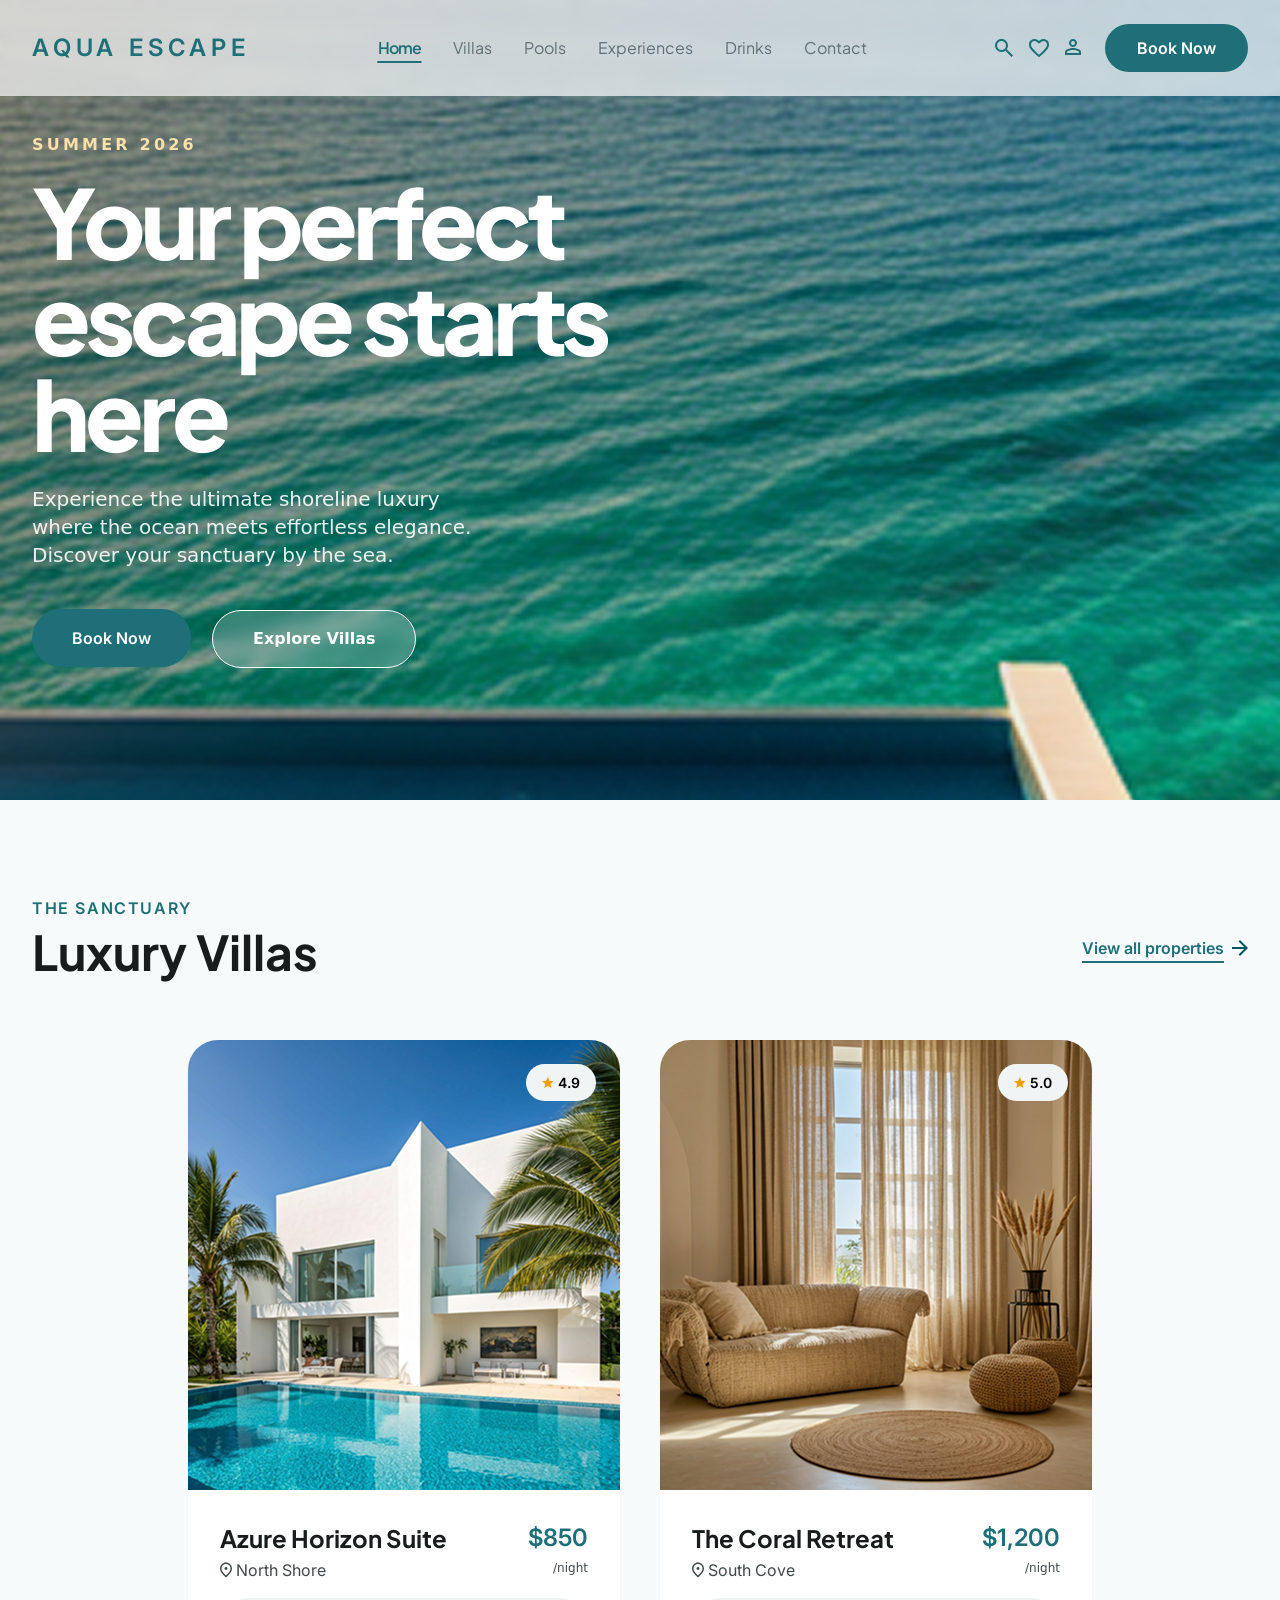
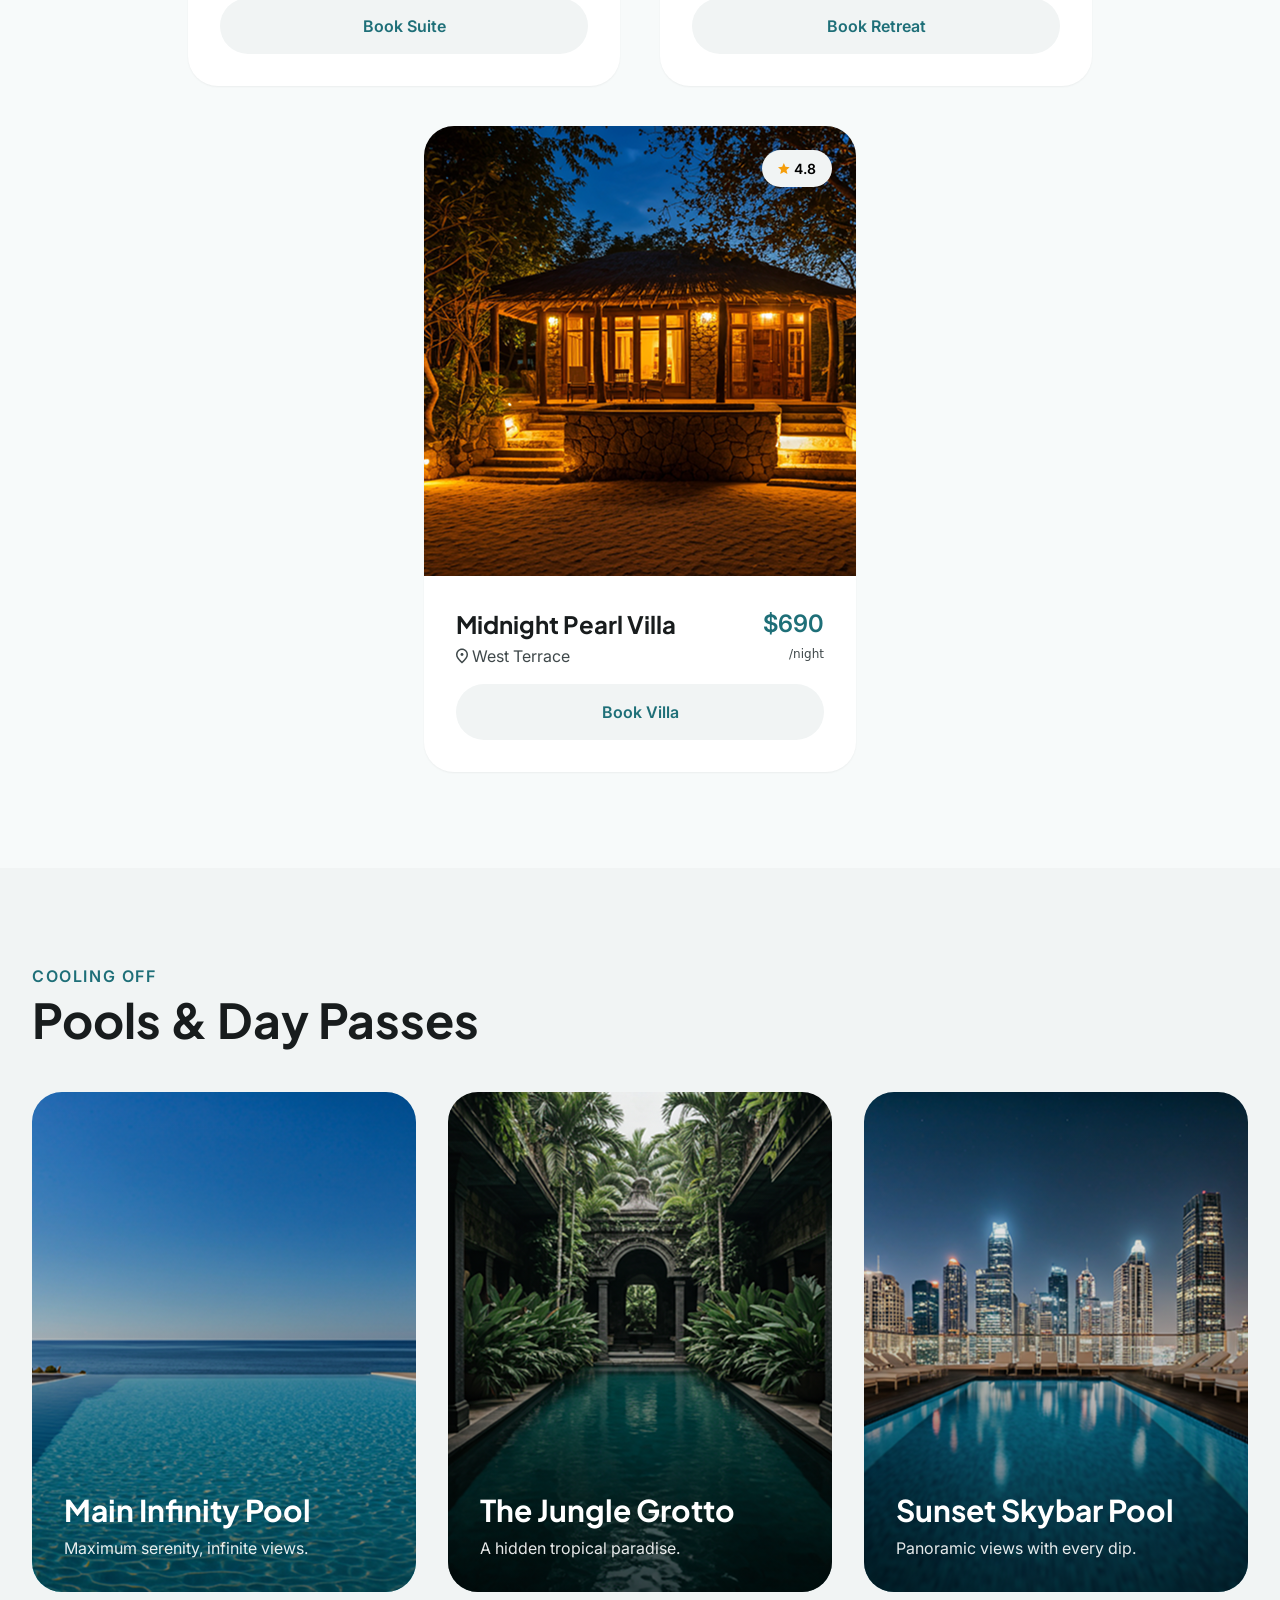
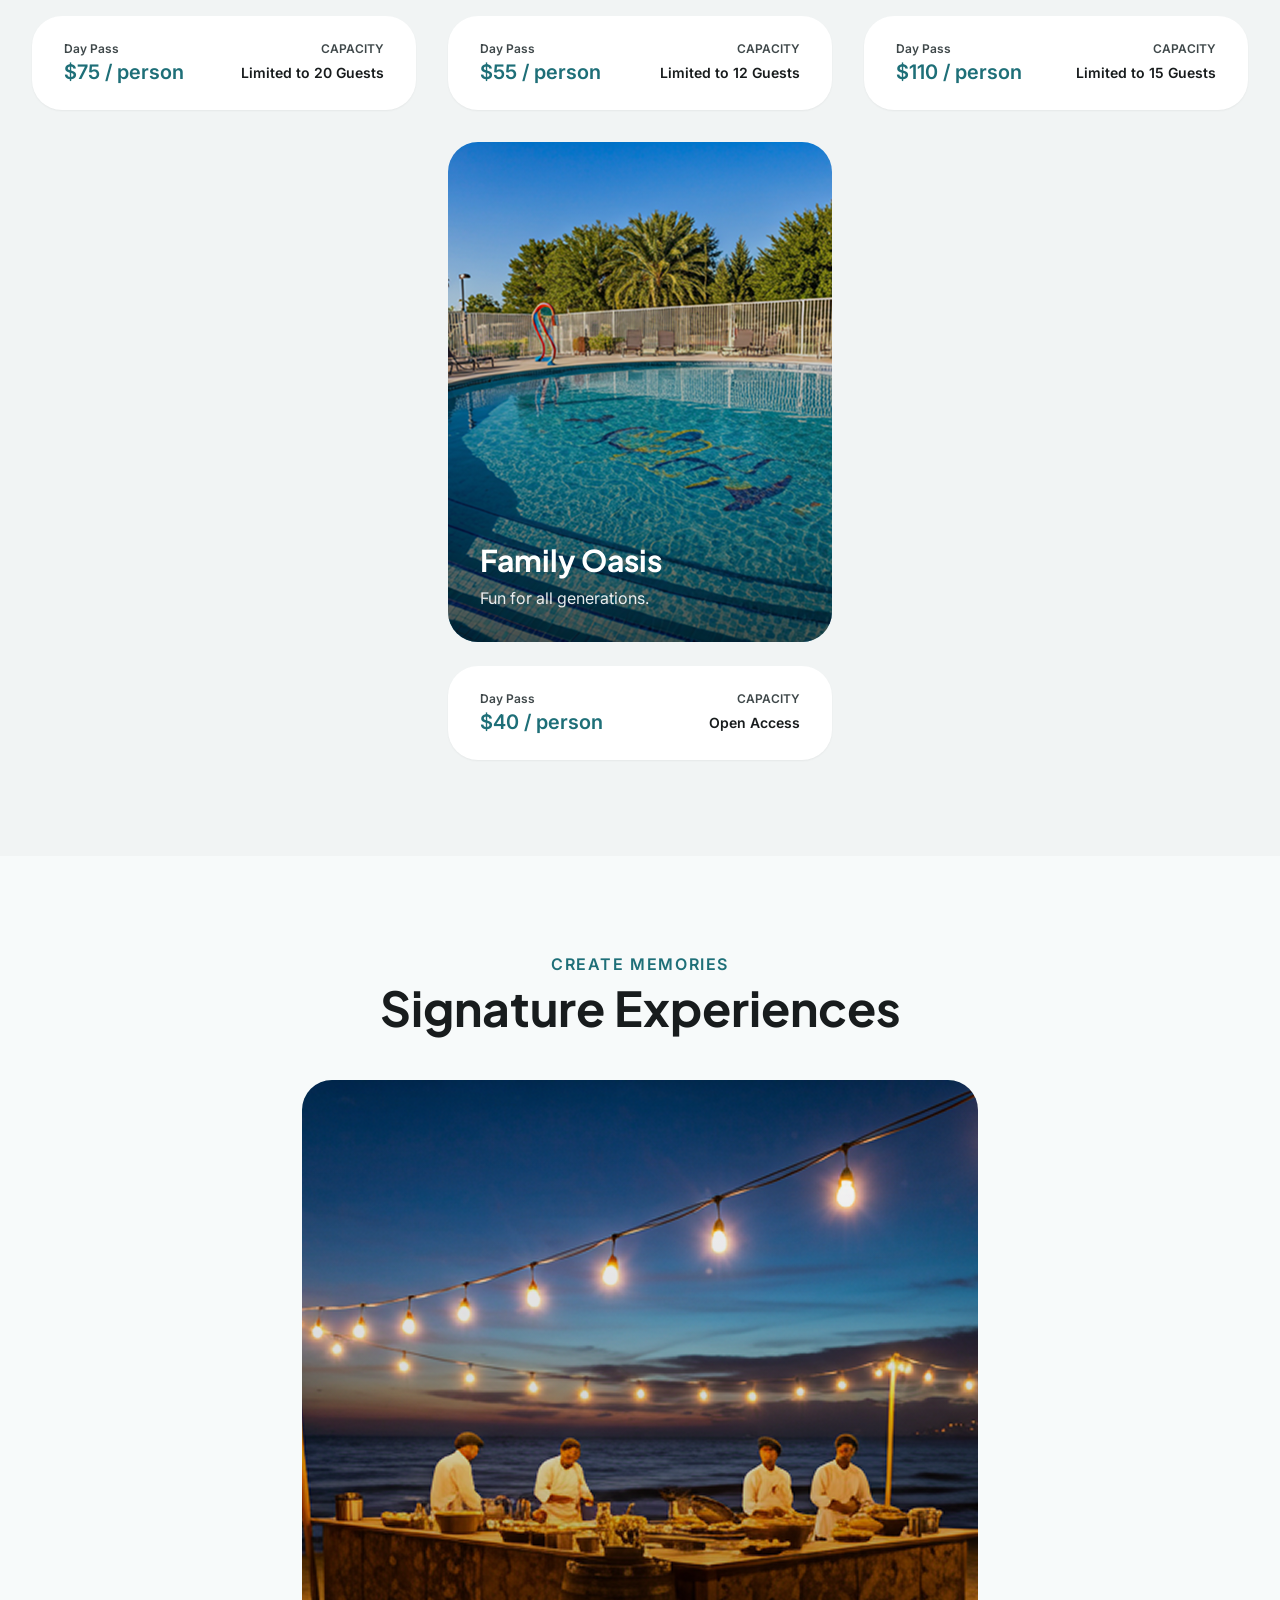
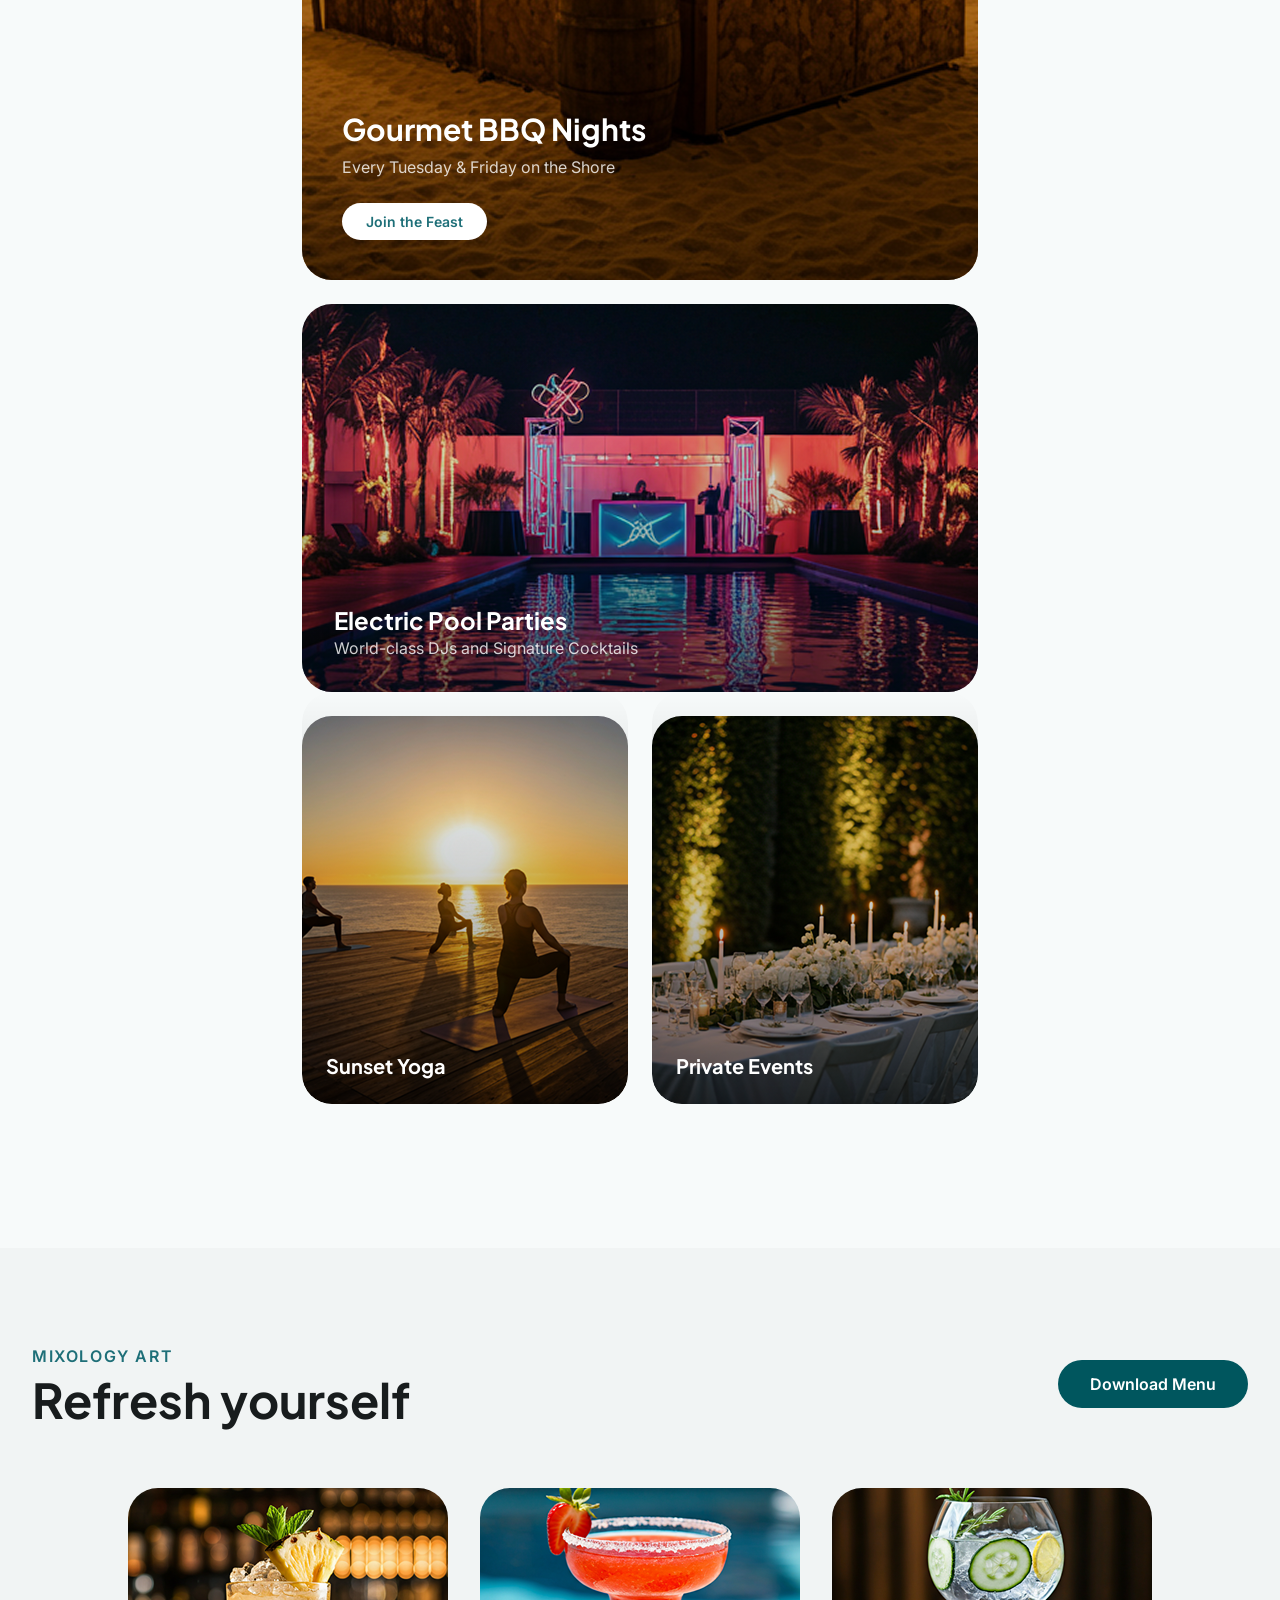
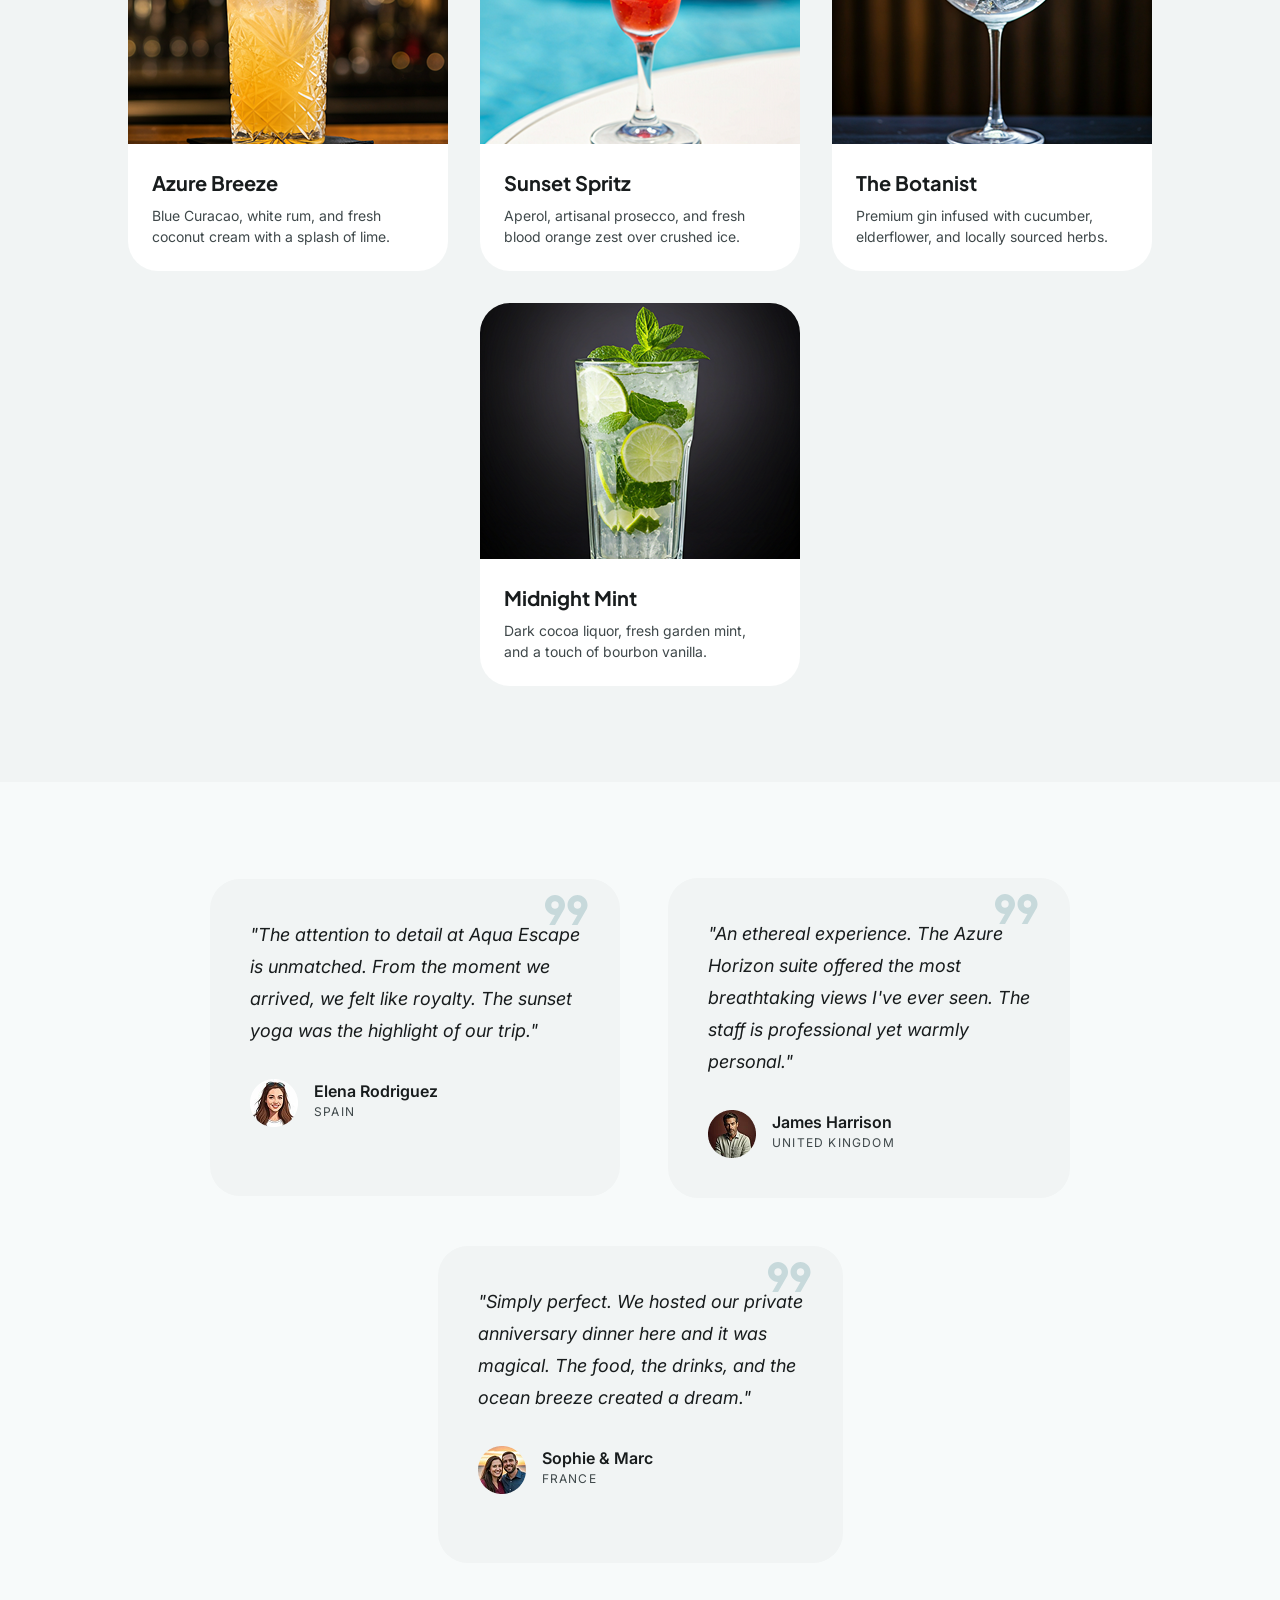
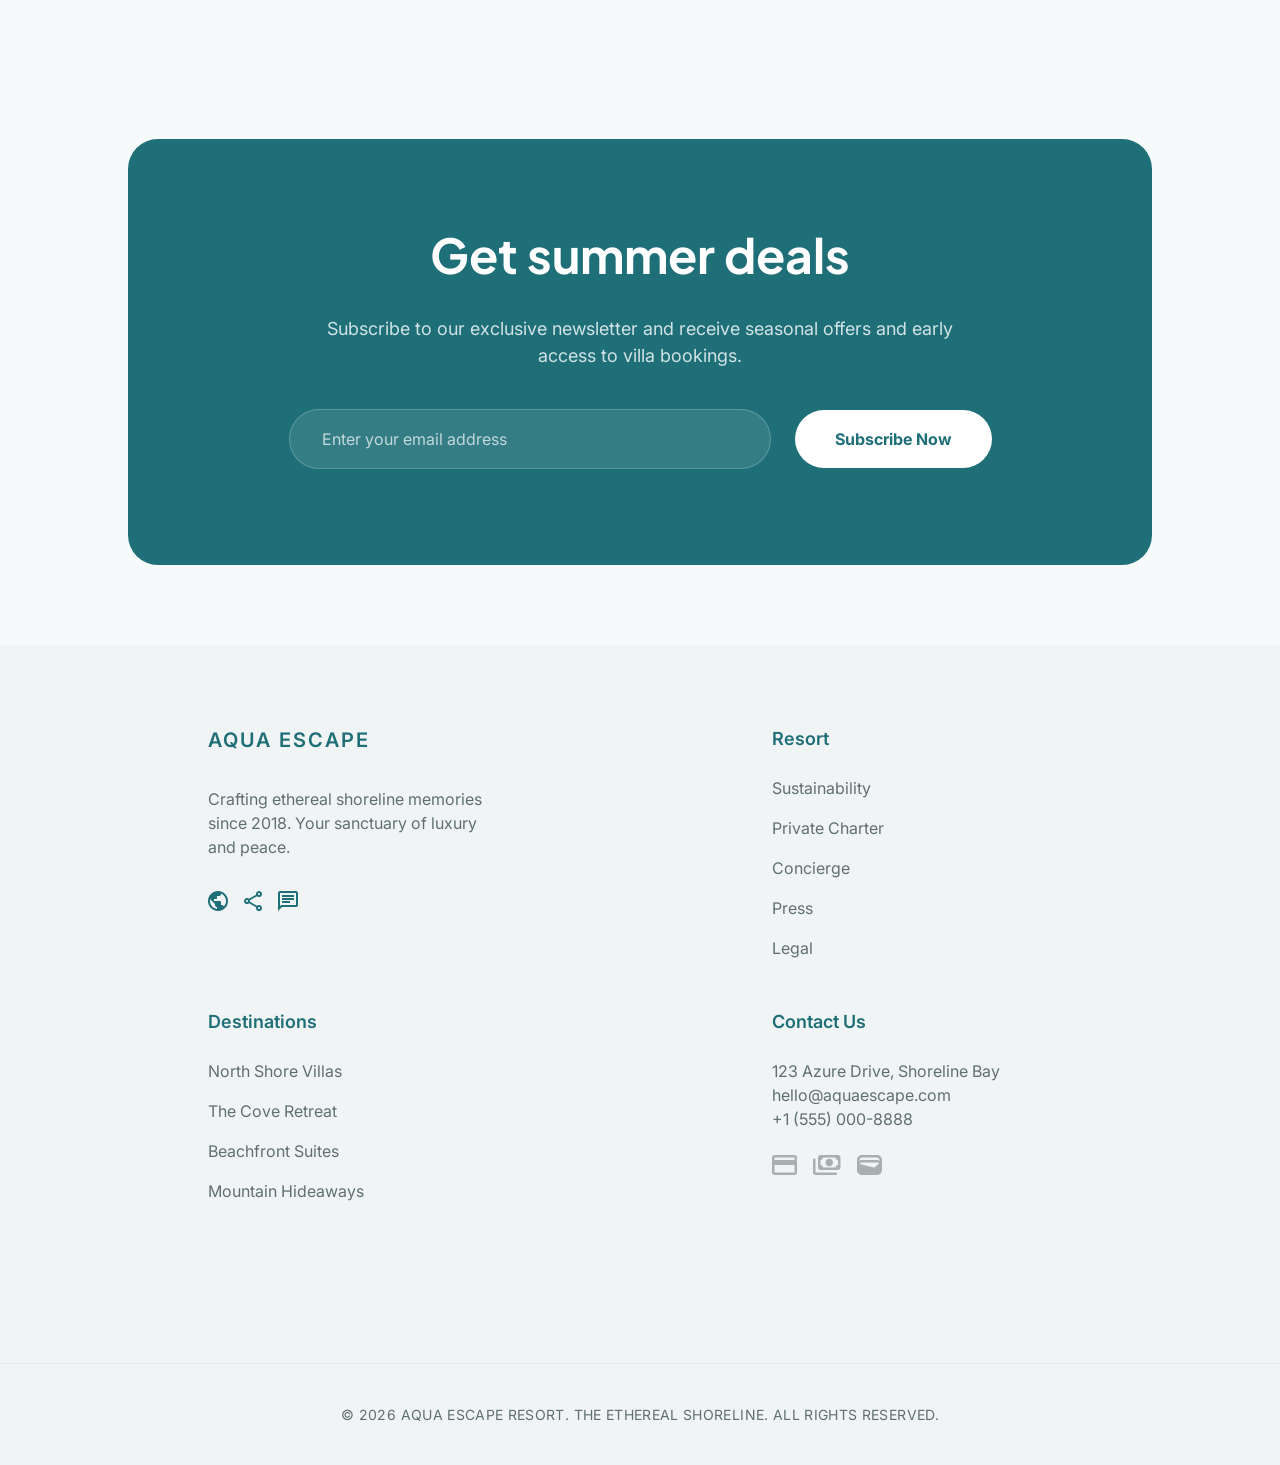
==== index.html @ 6f276db1 "create favorites page + adjust heart icon href lenk for each page" ====
<!doctype html>
<html lang="en">
  <head>
    <meta charset="UTF-8" />
    <meta name="viewport" content="width=device-width, initial-scale=1.0" />
    <title>Summer Nap - Home Page</title>
    <link rel="preconnect" href="https://fonts.googleapis.com" />
    <link rel="preconnect" href="https://fonts.gstatic.com" crossorigin />
    <link
      href="https://fonts.googleapis.com/css2?family=Inter:ital,opsz,wght@0,14..32,100..900;1,14..32,100..900&family=Plus+Jakarta+Sans:ital,wght@0,200..800;1,200..800&display=swap"
      rel="stylesheet"
    />
    <link href="./assets/css/output.css" rel="stylesheet" />
  </head>
  <body class="bg-[#F7FAFA]">

    <!-- Header -->
    <header class="bg-white/70 fixed w-full z-10 backdrop-blur-sm">
      <div
        class="container mx-auto flex items-center justify-between py-6 px-8"
      >
        <div class="lg:hidden cursor-pointer flex">
          <img
            src="./assets/img/header/menu.svg"
            alt="Menu"
          />
        </div>
        <!-- Left Side -->
        <h3
          class="text-Primary text-[24px] font-Primary font-semibold tracking-[1px] sm:tracking-[4.8px]"
        >
          <a href="./index.html">AQUA ESCAPE</a>
        </h3>

        <!-- Middle Side -->
        <ul class="space-x-4 hidden lg:flex xl:space-x-8">
          <li
            class="text-[16px] text-Primary font-Secondary underline decoration-2 
            underline-offset-7 font-semibold tracking-tighter"
          >
            <a href="./index.html">Home</a>
          </li>
          <li class="text-[16px] text-[#5F6F73] font-Secondary">
            <a href="./villas.html">Villas</a>
          </li>
          <li class="text-[16px] text-[#5F6F73] font-Secondary">
            <a href="./pools.html">Pools</a>
          </li>
          <li class="text-[16px] text-[#5F6F73] font-Secondary">
            <a href="./experiences.html">Experiences</a>
          </li>
          <li class="text-[16px] text-[#5F6F73] font-Secondary">
            <a href="./drinks.html">Drinks</a>
          </li>
          <li class="text-[16px] text-[#5F6F73] font-Secondary">
            <a href="./contact.html">Contact</a>
          </li>
        </ul>

        <!-- Right Side -->
        <div class="items-center space-x-6  hidden lg:flex">
          <ul class="space-x-4 flex">
            <li>
              <a href="#"
                ><img src="./assets/img/header/search.svg" alt="Search"
              /></a>
            </li>
            <li>
              <a href="./favorites.html"
                ><img src="./assets/img/header/heart.svg" alt="Favorites"
              /></a>
            </li>
            <li>
              <a href="./login.html"
                ><img src="./assets/img/header/person.svg" alt="Login"
              /></a>
            </li>
          </ul>
          <button
            class="text-white bg-Primary py-3 px-5 xl:px-8 text-[16px] font-Primary font-semibold 
            rounded-[30px] cursor-pointer hover:bg-teal-700"
            >
            Book Now
          </button>
        </div>
      </div>
    </header>

    <!-- Hero Section (1) -->
    <section
      class="bg-[url(/assets/img/HomePage/Section1/Home_Hero.png)] bg-cover bg-center w-full h-200 relative bg-fixed"
    >
      <div class="w-full h-full bg-linear-to-r from-black/30 to-transparent">
        <div
          class="px-4 sm:px-8 container mx-auto w-full h-full flex items-center justify-start"
        >
          <div class="w-2xl">
            <h6
              class="text-[#FDDFA8] text-[16px] font-semibold tracking-[3.2px]"
            >
              SUMMER 2026
            </h6>
            <h1
              class="text-5xl/14 sm:text-8xl/24 text-white font-extrabold font-Secondary tracking-tighter pt-4"
            >
              Your perfect escape starts here
            </h1>
            <p class="w-fit sm:w-md text-xl/7 text-white opacity-90 pt-6">
              Experience the ultimate shoreline luxury where the ocean meets
              effortless elegance. Discover your sanctuary by the sea.
            </p>
            <button
              class="text-white bg-Primary px-5 py-4.25 sm:px-10 text-[16px] font-Primary font-semibold rounded-[30px] cursor-pointer hover:bg-teal-700 mt-10 mr-2 sm:mr-4"
            >
              Book Now
            </button>
            <button
              class="text-white bg-white/20 border border-white px-5 py-4 sm:px-10 text-[16px] font-semibold rounded-[30px] cursor-pointer hover:bg-teal-700 mt-3 sm:mt-10 backdrop-blur-sm"
            >
              Explore Villas
            </button>
          </div>
        </div>
      </div>
    </section>

    <!-- Luxury Villas Section (2) -->
    <section class="mt-24 container mx-auto flex items-center justify-start">
      <div class="w-full px-4 sm:px-8">
        <!-- Title Of The Section -->
        <h3
          class="text-[16px] text-Primary font-Primary font-semibold tracking-[1.6px]"
        >
          THE SANCTUARY
        </h3>
        <div class="flex items-center justify-between w-full flex-wrap gap-4">
          <h1 class="text-4xl sm:text-5xl text-[#181C1D] font-bold font-Secondary pt-2">
            Luxury Villas
          </h1>
          <div
            class="flex underline decoration-2 decoration-Primary underline-offset-7 items-center space-x-2 cursor-pointer"
          >
            <h3 class="text-Primary font-Primary font-semibold">
              View all properties
            </h3>
            <img
              src="./assets/img/HomePage/Section2/arrow-right.svg"
              alt="arrow-right"
            />
          </div>
        </div>

        <!-- Cards Section -->
        <div
          class="mt-16 mb-24 flex items-center justify-center 2xl:justify-between w-full flex-wrap gap-10"
        >
          <!-- Card 1  -->
          <div
            class="flex-col items-center bg-white rounded-[30px] shadow-xs relative"
          >
            <div
              class="flex items-center justify-center absolute top-6 right-6 bg-[#F1F4F4] py-2 px-4 rounded-full"
            >
              <img
                src="assets/img/HomePage/Section2/star.svg"
                alt="label"
                class="inline-block mr-1"
              />
              <span class="text-[14px] font-Primary font-semibold">4.9</span>
            </div>
            <img
              class="w-full h-auto rounded-t-[30px]"
              src="./assets/img/HomePage/Section2/Home_LuxuryVillas_1.png"
              alt="Villa1"
            />
            <div class="flex-col items-center py-8 px-8">
              <div class="flex items-center justify-between">
                <h2 class="text-lg sm:text-2xl text-[#181C1D] font-bold font-Secondary">
                  Azure Horizon Suite
                </h2>
                <span class="text-2xl text-Primary font-semibold font-Primary"
                  >$850</span
                >
              </div>
              <div class="flex items-center justify-between">
                <div class="flex mt-1">
                  <img
                    src="./assets/img/HomePage/Section2/location.svg"
                    alt="location"
                  />
                  <span class="text-[#3F484A] font-Primary pl-1"
                    >North Shore</span
                  >
                </div>
                <span class="text-[#3F484A] text-[12px]">/night</span>
              </div>
              <button
                class="text-Primary bg-[#F1F4F4] py-4 text-[16px] font-Primary font-semibold rounded-[30px] cursor-pointer hover:bg-Primary hover:text-white w-full mt-4"
              >
                Book Suite
              </button>
            </div>
          </div>

          <!-- Card 2  -->
          <div
            class="flex-col items-center bg-white rounded-[30px] shadow-xs relative"
          >
            <div
              class="flex items-center justify-center absolute top-6 right-6 bg-[#F1F4F4] py-2 px-4 rounded-full"
            >
              <img
                src="assets/img/HomePage/Section2/star.svg"
                alt="label"
                class="inline-block mr-1"
              />
              <span class="text-[14px] font-Primary font-semibold">5.0</span>
            </div>
            <img
              class="w-full h-auto rounded-t-[30px]"
              src="./assets/img/HomePage/Section2/Home_LuxuryVillas_2.png"
              alt="Villa1"
            />
            <div class="flex-col items-center py-8 px-8">
              <div class="flex items-center justify-between">
                <h2 class="text-lg sm:text-2xl text-[#181C1D] font-bold font-Secondary">
                  The Coral Retreat
                </h2>
                <span class="text-2xl text-Primary font-semibold font-Primary"
                  >$1,200</span
                >
              </div>
              <div class="flex items-center justify-between">
                <div class="flex mt-1">
                  <img
                    src="./assets/img/HomePage/Section2/location.svg"
                    alt="location"
                  />
                  <span class="text-[#3F484A] font-Primary pl-1"
                    >South Cove</span
                  >
                </div>
                <span class="text-[#3F484A] text-[12px]">/night</span>
              </div>
              <button
                class="text-Primary bg-[#F1F4F4] py-4 text-[16px] font-Primary font-semibold rounded-[30px] cursor-pointer hover:bg-Primary hover:text-white w-full mt-4"
              >
                Book Retreat
              </button>
            </div>
          </div>

          <!-- Card 3 -->
          <div
            class="flex-col items-center bg-white rounded-[30px] shadow-xs relative"
          >
            <div
              class="flex items-center justify-center absolute top-6 right-6 bg-[#F1F4F4] py-2 px-4 rounded-full"
            >
              <img
                src="assets/img/HomePage/Section2/star.svg"
                alt="label"
                class="inline-block mr-1"
              />
              <span class="text-[14px] font-Primary font-semibold">4.8</span>
            </div>
            <img
              class="w-full h-auto rounded-t-[30px]"
              src="./assets/img/HomePage/Section2/Home_LuxuryVillas_3.png"
              alt="Villa1"
            />
            <div class="flex-col items-center py-8 px-8">
              <div class="flex items-center justify-between">
                <h2 class="text-lg sm:text-2xl text-[#181C1D] font-bold font-Secondary">
                  Midnight Pearl Villa
                </h2>
                <span class="text-2xl text-Primary font-semibold font-Primary"
                  >$690</span
                >
              </div>
              <div class="flex items-center justify-between">
                <div class="flex mt-1">
                  <img
                    src="./assets/img/HomePage/Section2/location.svg"
                    alt="location"
                  />
                  <span class="text-[#3F484A] font-Primary pl-1"
                    >West Terrace</span
                  >
                </div>
                <span class="text-[#3F484A] text-[12px]">/night</span>
              </div>
              <button
                class="text-Primary bg-[#F1F4F4] py-4 text-[16px] font-Primary font-semibold rounded-[30px] cursor-pointer hover:bg-Primary hover:text-white w-full mt-4"
              >
                Book Villa
              </button>
            </div>
          </div>
        </div>
      </div>
    </section>

    <!-- Pools & Day Passes Section (3) -->
    <section class="py-24 bg-[#F1F4F4]">
      <!-- Title Of The Section -->
      <div
        class="w-full px-4 sm:px-8 container mx-auto flex-col items-center justify-start"
      >
        <h3
          class="font-Primary font-semibold text-Primary text-[16px] tracking-[1.6px]"
        >
          COOLING OFF
        </h3>
        <h1 class="font-Secondary font-bold text-4xl sm:text-5xl text-[#181C1D] pt-2">
          Pools & Day Passes
        </h1>
      </div>

      <!-- Cards Section -->
      <div class="flex flex-wrap gap-8 items-center justify-center px-4 sm:px-8 pt-12">
        <!-- Card 1 -->
        <div class="flex-col items-center justify-center">
          <div class="relative w-full overflow-hidden rounded-[30px]">
            <img
              src="./assets/img/HomePage/Section3/Home_Pools_1.png"
              alt="Main Infinity Pool"
              class="h-full w-full object-cover"
            />
            <div
              class="absolute inset-0 bg-linear-to-t from-black/60 via-black/20 to-transparent"
            ></div>
            <div class="absolute bottom-0 left-0 w-full p-4 sm:p-8 pb-10">
              <h2 class="font-Secondary text-3xl font-bold text-white">
                Main Infinity Pool
              </h2>
              <p class="font-Primary pt-2 text-[16px] text-white/90">
                Maximum serenity, infinite views.
              </p>
            </div>
          </div>
          <div class="w-full mt-6 py-6 px-3 sm:px-8 bg-white rounded-[30px] shadow-xs">
            <div class="w-full flex items-center justify-between">
              <span
                class="font-Primary font-semibold text-[12px] text-[#3F484A]"
              >
                Day Pass
              </span>
              <span
                class="font-Primary font-semibold text-[12px] text-[#3F484A]"
              >
                CAPACITY
              </span>
            </div>
            <div class="flex items-center justify-between">
              <h3 class="font-Primary font-semibold text-sm sm:text-xl text-Primary">
                $75 / person
              </h3>
              <h3 class="font-Primary font-semibold text-[12px] sm:text-[14px] text-[#181C1D]">
                Limited to 20 Guests
              </h3>
            </div>
          </div>
        </div>

        <!-- Card 2 -->
        <div class="flex-col items-center justify-center">
          <div class="relative w-full overflow-hidden rounded-[30px]">
            <img
              src="./assets/img/HomePage/Section3/Home_Pools_2.png"
              alt="Main Infinity Pool"
              class="h-full w-full object-cover"
            />
            <div
              class="absolute inset-0 bg-linear-to-t from-black/60 via-black/20 to-transparent"
            ></div>
            <div class="absolute bottom-0 left-0 w-full p-4 sm:p-8 pb-10">
              <h2 class="font-Secondary text-3xl font-bold text-white">
                The Jungle Grotto
              </h2>
              <p class="font-Primary pt-2 text-[16px] text-white/90">
                A hidden tropical paradise.
              </p>
            </div>
          </div>
          <div class="w-full mt-6 py-6 px-3 sm:px-8 bg-white rounded-[30px] shadow-xs">
            <div class="w-full flex items-center justify-between">
              <span
                class="font-Primary font-semibold text-[12px] text-[#3F484A]"
              >
                Day Pass
              </span>
              <span
                class="font-Primary font-semibold text-[12px] text-[#3F484A]"
              >
                CAPACITY
              </span>
            </div>
            <div class="flex items-center justify-between">
              <h3 class="font-Primary font-semibold text-sm sm:text-xl text-Primary">
                $55 / person
              </h3>
              <h3 class="font-Primary font-semibold text-[12px] sm:text-[14px] text-[#181C1D]">
                Limited to 12 Guests
              </h3>
            </div>
          </div>
        </div>

        <!-- Card 3 -->
        <div class="flex-col items-center justify-center">
          <div class="relative w-full overflow-hidden rounded-[30px]">
            <img
              src="./assets/img/HomePage/Section3/Home_Pools_3.png"
              alt="Main Infinity Pool"
              class="h-full w-full object-cover"
            />
            <div
              class="absolute inset-0 bg-linear-to-t from-black/60 via-black/20 to-transparent"
            ></div>
            <div class="absolute bottom-0 left-0 w-full p-4 sm:p-8 pb-10">
              <h2 class="font-Secondary text-3xl font-bold text-white">
                Sunset Skybar Pool
              </h2>
              <p class="font-Primary pt-2 text-[16px] text-white/90">
                Panoramic views with every dip.
              </p>
            </div>
          </div>
          <div class="w-full mt-6 py-6 px-3 sm:px-8 bg-white rounded-[30px] shadow-xs">
            <div class="w-full flex items-center justify-between">
              <span
                class="font-Primary font-semibold text-[12px] text-[#3F484A]"
              >
                Day Pass
              </span>
              <span
                class="font-Primary font-semibold text-[12px] text-[#3F484A]"
              >
                CAPACITY
              </span>
            </div>
            <div class="flex items-center justify-between">
              <h3 class="font-Primary font-semibold text-sm sm:text-xl text-Primary">
                $110 / person
              </h3>
              <h3 class="font-Primary font-semibold text-[12px] sm:text-[14px] text-[#181C1D]">
                Limited to 15 Guests
              </h3>
            </div>
          </div>
        </div>

        <!-- Card 4 -->
        <div class="flex-col items-center justify-center">
          <div class="relative w-full overflow-hidden rounded-[30px]">
            <img
              src="./assets/img/HomePage/Section3/Home_Pools_4.png"
              alt="Main Infinity Pool"
              class="h-full w-full object-cover"
            />
            <div
              class="absolute inset-0 bg-linear-to-t from-black/60 via-black/20 to-transparent"
            ></div>
            <div class="absolute bottom-0 left-0 w-full p-4 sm:p-8 pb-10">
              <h2 class="font-Secondary text-3xl font-bold text-white">
                Family Oasis
              </h2>
              <p class="font-Primary pt-2 text-[16px] text-white/90">
                Fun for all generations.
              </p>
            </div>
          </div>
          <div class="w-full mt-6 py-6 px-3 sm:px-8 bg-white rounded-[30px] shadow-xs">
            <div class="w-full flex items-center justify-between">
              <span
                class="font-Primary font-semibold text-[12px] text-[#3F484A]"
              >
                Day Pass
              </span>
              <span
                class="font-Primary font-semibold text-[12px] text-[#3F484A]"
              >
                CAPACITY
              </span>
            </div>
            <div class="flex items-center justify-between">
              <h3 class="font-Primary font-semibold text-sm sm:text-xl text-Primary">
                $40 / person
              </h3>
              <h3 class="font-Primary font-semibold text-[12px] sm:text-[14px] text-[#181C1D]">
                Open Access
              </h3>
            </div>
          </div>
        </div>
      </div>
    </section>

    <!-- Signature Experiences Section (4) -->
    <section class="mt-24 pb-24 w-full">
      <!-- Title Of The Section -->
      <div class="px-4 sm:px-8 pb-12 flex flex-col items-start sm:items-center justify-start sm:justify-center">
        <h2
          class="font-Primary font-semibold text-Primary text-[16px] tracking-[1.6px] mb-2"
        >
          CREATE MEMORIES
        </h2>
        <h1 class="font-Secondary font-bold text-[#181C1D] text-4xl sm:text-5xl">
          Signature Experiences
        </h1>
      </div>

      <!-- Cards Section -->
      <div class="container w-full mx-auto px-4 sm:px-8">
        <div class="flex flex-wrap gap-6 items-center justify-center">
          <div class="relative overflow-hidden rounded-[30px]">
            <img
              src="assets/img/HomePage/Section4/Home_Signature_1.png"
              alt="Experience 1"
              class="object-cover"
            />
            <div
              class="absolute inset-0 bg-linear-to-t from-black/60 via-black/20 to-transparent"
            ></div>
            <div class="absolute left-0 bottom-0 pl-4 sm:pl-10 pb-10">
              <h3 class="text-white text-3xl font-Secondary font-bold pb-2">
                Gourmet BBQ Nights
              </h3>
              <p class="text-white/80 text-[16px] font-Primary">
                Every Tuesday & Friday on the Shore
              </p>
              <button
                class="text-Primary text-[14px] font-Primary font-semibold bg-white py-2 px-6 rounded-[30px] mt-6 cursor-pointer hover:bg-Primary hover:text-white"
              >
                Join the Feast
              </button>
            </div>
          </div>

          <div class="flex-col items-center justify-center">
            <div class="relative overflow-hidden rounded-[30px]">
              <img
                src="assets/img/HomePage/Section4/Home_Signature_2.png"
                alt="Experience 2"
                class="object-cover"
              />
              <div
                class="absolute inset-0 bg-linear-to-t from-black/60 via-black/20 to-transparent"
              ></div>
              <div class="absolute left-0 bottom-0 pl-4 sm:pl-8 pb-8">
                <h3 class="text-white text-2xl font-Secondary font-bold">
                  Electric Pool Parties
                </h3>
                <p class="text-white/80 text-[16px] font-Primary">
                  World-class DJs and Signature Cocktails
                </p>
              </div>
            </div>
            <div class="flex items-center justify-center gap-6">
              <div class="relative overflow-hidden rounded-[30px]">
                <img
                  src="assets/img/HomePage/Section4/Home_Signature_3.png"
                  alt="Experience 3"
                  class="rounded-[30px] mt-6 object-cover"
                />
                <div
                  class="absolute inset-0 bg-linear-to-t from-black/60 via-black/20 to-transparent rounded-[30px]"
                ></div>
                <div class="absolute left-0 bottom-0 pl-4 sm:pl-6 pb-6">
                  <h3 class="text-white text-xl font-Secondary font-bold">
                    Sunset Yoga
                  </h3>
                </div>
              </div>
              <div class="relative overflow-hidden rounded-[30px]">
                <img
                  src="assets/img/HomePage/Section4/Home_Signature_4.png"
                  alt="Experience 4"
                  class="rounded-[30px] mt-6 object-cover"
                />
                <div
                  class="absolute inset-0 bg-linear-to-t from-black/60 via-black/20 to-transparent rounded-[30px]"
                ></div>
                <div class="absolute left-0 bottom-0 pl-4 sm:pl-6 pb-6">
                  <h3 class="text-white text-xl font-Secondary font-bold">
                    Private Events
                  </h3>
                </div>
              </div>
            </div>
          </div>
        </div>
      </div>
    </section>
    
    <!-- Refresh yourself Section (5) -->
    <section class="mt-12 py-24 w-full bg-[#F1F4F4]">
    <!-- Title Of The Section -->
    <div class="w-full px-4 sm:px-8 container mx-auto flex items-center justify-between flex-wrap gap-6">
      <div
        class="flex-col items-center justify-start"
      >
        <h3
          class="font-Primary font-semibold text-Primary text-[16px] tracking-[1.6px]"
        >
          MIXOLOGY ART
        </h3>
        <h1 class="font-Secondary font-bold text-4xl sm:text-5xl text-[#181C1D] pt-2">
          Refresh yourself
        </h1>
      </div>
      <button class="text-white bg-[#00565E] px-5 py-3 sm:px-8 text-[16px] font-Primary font-semibold rounded-[30px] cursor-pointer hover:bg-teal-700">
        Download Menu
      </button>
    </div>

    <!-- Cards Section -->
    <div class="w-full px-4 sm:px-8 container md:mx-auto flex items-center justify-center 2xl:justify-between mt-16 flex-wrap gap-8">
      <!-- Card 1 -->
      <div class="flex-col items-center justify-start">
        <img src="assets/img/HomePage/Section5/Home_Refresh_1.png" alt="Drinks" class="h-auto object-cover rounded-t-[30px]"/>
        <div class="flex-col items-start justify-start bg-white rounded-b-[30px] px-6 py-6">
          <h2 class="font-Secondary font-bold text-[20px] text-[#181C1D] ">
            Azure Breeze
          </h2>
          <p class="font-Primary text-[#3F484A] text-[14px] mt-[6.87px] flex">
            Blue Curacao, white rum, and fresh <br>
            coconut cream with a splash of lime.
          </p>
        </div>
      </div>

      <!-- Card 2 -->
      <div class="flex-col items-center justify-start">
        <img src="assets/img/HomePage/Section5/Home_Refresh_2.png" alt="Drinks" class="h-auto object-cover rounded-t-[30px]"/>
        <div class="flex-col items-start justify-start bg-white rounded-b-[30px] px-6 py-6">
          <h2 class="font-Secondary font-bold text-[20px] text-[#181C1D] ">
            Sunset Spritz
          </h2>
          <p class="font-Primary text-[#3F484A] text-[14px] mt-[6.87px] flex">
            Aperol, artisanal prosecco, and fresh <br>
            blood orange zest over crushed ice.
          </p>
        </div>
      </div>

      <!-- Card 3 -->
      <div class="flex-col items-center justify-start">
        <img src="assets/img/HomePage/Section5/Home_Refresh_3.png" alt="Drinks" class="h-auto object-cover rounded-t-[30px]"/>
        <div class="flex-col items-start justify-start bg-white rounded-b-[30px] px-6 py-6">
          <h2 class="font-Secondary font-bold text-[20px] text-[#181C1D] ">
            The Botanist
          </h2>
          <p class="font-Primary text-[#3F484A] text-[14px] mt-[6.87px] flex">
            Premium gin infused with cucumber, <br>
            elderflower, and locally sourced herbs. 
          </p>
        </div>
      </div>

      <!-- Card 4 -->
      <div class="flex-col items-center justify-start">
        <img src="assets/img/HomePage/Section5/Home_Refresh_4.png" alt="Drinks" class="h-auto object-cover rounded-t-[30px]"/>
        <div class="flex-col items-start justify-start bg-white rounded-b-[30px] px-6 py-6">
          <h2 class="font-Secondary font-bold text-[20px] text-[#181C1D] ">
            Midnight Mint
          </h2>
          <p class="font-Primary text-[#3F484A] text-[14px] mt-[6.87px] flex">
            Dark cocoa liquor, fresh garden mint, <br>
            and a touch of bourbon vanilla.
          </p>
        </div>
      </div>

    </div>
    </section>

    <!-- Comments Section (6) -->
    <section class="mt-24 pb-24 w-full">
      <!-- Comments Cards -->
      <div class="w-full container mx-auto flex items-center justify-center 2xl:justify-between flex-wrap gap-12 px-4 sm:px-8">
        <!-- Card 1 -->
        <div class="bg-[#F1F4F4] flex-col items-center justify-start rounded-[30px] px-4 sm:px-10 pt-10 relative">
          <img src="assets/img/HomePage/Section6/comma.svg" alt="quote" class="absolute right-8 top-4"/>
          <div class="w-full">
            <p class="pb-8 text-[#181C1D] text-[18px]/8 italic font-Primary">"The attention to detail at Aqua Escape <br>
                is unmatched. From the moment we <br>
                arrived, we felt like royalty. The sunset <br>
                yoga was the highlight of our trip."
            </p>
          </div>
          <div class="w-full flex items-center justify-start pb-[69.25px]">
            <img src="assets/img/HomePage/Section6/Home_Comments_1.png" alt="quote" class="pr-4"/>
            <div>
              <h3 class="text-[#181C1D] text-[16px]/4 font-Primary font-semibold">Elena Rodriguez</h3>
              <span class="text-[#3F484A] text-[12px] font-Primary tracking-[1.2px]">SPAIN</span>
            </div>
          </div>
        </div>

        <!-- Card 2 -->
        <div class="bg-[#F1F4F4] flex-col items-center justify-start rounded-[30px] px-4 sm:px-10 pt-10 relative">
          <img src="assets/img/HomePage/Section6/comma.svg" alt="quote" class="absolute right-8 top-4"/>
          <div class="w-full">
            <p class="pb-8 text-[#181C1D] text-[18px]/8 italic font-Primary">
                "An ethereal experience. The Azure <br>
                Horizon suite offered the most <br>
                breathtaking views I've ever seen. The <br>
                staff is professional yet warmly <br>
                personal."
            </p>
          </div>
          <div class="w-full flex items-center justify-start pb-10">
            <img src="assets/img/HomePage/Section6/Home_Comments_2.png" alt="quote" class="pr-4"/>
            <div>
              <h3 class="text-[#181C1D] text-[16px]/4 font-Primary font-semibold">James Harrison</h3>
              <span class="text-[#3F484A] text-[12px] font-Primary tracking-[1.2px]">UNITED KINGDOM</span>
            </div>
          </div>
        </div>

        <!-- Card 3 -->
        <div class="bg-[#F1F4F4] flex-col items-center justify-start rounded-[30px] px-4 sm:px-10 pt-10 relative">
          <img src="assets/img/HomePage/Section6/comma.svg" alt="quote" class="absolute right-8 top-4"/>
          <div class="w-full">
            <p class="pb-8 text-[#181C1D] text-[18px]/8 italic font-Primary">
                "Simply perfect. We hosted our private <br>
                anniversary dinner here and it was <br>
                magical. The food, the drinks, and the <br>
                ocean breeze created a dream."
            </p>
          </div>
          <div class="w-full flex items-center justify-start pb-[69.25px]">
            <img src="assets/img/HomePage/Section6/Home_Comments_3.png" alt="quote" class="pr-4"/>
            <div>
              <h3 class="text-[#181C1D] text-[16px]/4 font-Primary font-semibold">Sophie & Marc</h3>
              <span class="text-[#3F484A] text-[12px] font-Primary tracking-[1.2px]">FRANCE</span>
            </div>
          </div>
        </div>
      </div>
    </section>

    <!-- Get summer deals Section (7) -->
    <section class="my-20 w-full">
      <div class="bg-Primary rounded-[30px] sm:mx-[10%] mx-[2%]">
        <div class="2xl:px-96 px-4 pt-20 pb-24 flex-col items-center justify-center text-center w-full">
          <h1 class="mb-6 font-Secondary font-bold text-white sm:text-[48px] text-[35px]">Get summer deals</h1>
          <p class="mb-6 font-Primary font-normal  text-white/80 sm:text-[18px] text-[12px]">
            Subscribe to our exclusive newsletter and receive seasonal offers and early <br>
            access to villa bookings.</p>
          <div class="mt-10 w-full sm:flex items-center justify-center flex-wrap gap-2">
            <input
              type="email"
              placeholder="Enter your email address"
              class="py-4.25 pl-4 md:pl-8 lg:pr-50 pr-[2%] rounded-[30px] bg-white/10 border border-white/20 text-white/70 font-Primary"
            />
            <button
              class="text-Primary text-[16px] font-bold font-Primary bg-white py-4.25 xl:px-10 px-[6%] rounded-[30px] cursor-pointer hover:bg-teal-700 hover:text-white ml-4 sm:mt-0 mt-4"
            >
              Subscribe Now
            </button>
          </div>
        </div>
      </div>
    </section>

    <!-- Footer -->
    <footer class="mt-20 w-full bg-[#F1F4F4]">
      <div class="p-4 xl:p-20  pb-0 xl:mx-[10%] mx-[2%] flex items-start justify-between flex-wrap gap-12">
        <!-- Column 1 -->
         <div class="flex-col items-start w-75">
            <h2 class="font-semibold font-Primary text-Primary text-[20px] tracking-[2px] mb-8">AQUA ESCAPE</h2>
            <p class="text-[#5F6F73] text-[16px]/6 font-Primary mb-8">Crafting ethereal shoreline memories <br>
              since 2018. Your sanctuary of luxury <br>
              and peace.</p>
            <div class="flex items-center">
              <img src="assets/img/footer/earth.svg" alt="earth" class="mr-4"/>
              <img src="assets/img/footer/social.svg" alt="social" class="mr-4"/>
              <img src="assets/img/footer/message.svg" alt="message"/>
            </div>
         </div>

          <!-- Column 2 -->
         <div class="flex-col items-start w-75">
            <h2 class="font-semibold font-Primary text-Primary text-[18px] mb-6">Resort</h2>
            <ul class="flex-col items-start text-[#5F6F73] text-[16px]/6 font-Primary">
              <li class="mb-4">Sustainability</li>
              <li class="mb-4">Private Charter</li>
              <li class="mb-4">Concierge</li>
              <li class="mb-4">Press</li>
              <li>Legal</li>
            </ul>
         </div>

          <!-- Column 3 -->
         <div class="flex-col items-start w-75">
            <h2 class="font-semibold font-Primary text-Primary text-[18px] mb-6">Destinations</h2>
            <ul class="flex-col items-start text-[#5F6F73] text-[16px]/6 font-Primary">
              <li class="mb-4">North Shore Villas</li>
              <li class="mb-4">The Cove Retreat</li>
              <li class="mb-4">Beachfront Suites</li>
              <li >Mountain Hideaways</li>
            </ul>
         </div>

          <!-- Column 4 -->
         <div class="flex-col items-start w-75">
            <h2 class="font-semibold font-Primary text-Primary text-[18px] mb-6">Contact Us</h2>
            <ul class="flex-col items-start text-[#5F6F73] text-[16px]/6 font-Primary mb-6">
              <li>123 Azure Drive, Shoreline Bay</li>
              <li>hello@aquaescape.com</li>
              <li>+1 (555) 000-8888</li>
            </ul>
            <div class="flex items-center">
              <img src="assets/img/footer/visa.svg" alt="visa" class="mr-4"/>
              <img src="assets/img/footer/cash.svg" alt="cash" class="mr-4"/>
              <img src="assets/img/footer/wallet.svg" alt="wallet"/>
            </div>
         </div>
      </div>

      <!-- Copyright -->
      <div class="w-full mt-20 pb-10 flex items-end justify-center text-center border-t border-[#BEC8CA]/20">
        <p class="mt-10 text-[14px] text-[#5F6F73] font-Primary tracking-[0.35px]">© 2026 AQUA ESCAPE RESORT. THE ETHEREAL SHORELINE. ALL RIGHTS RESERVED.</p>
      </div>
    </footer>
  </body>
</html>
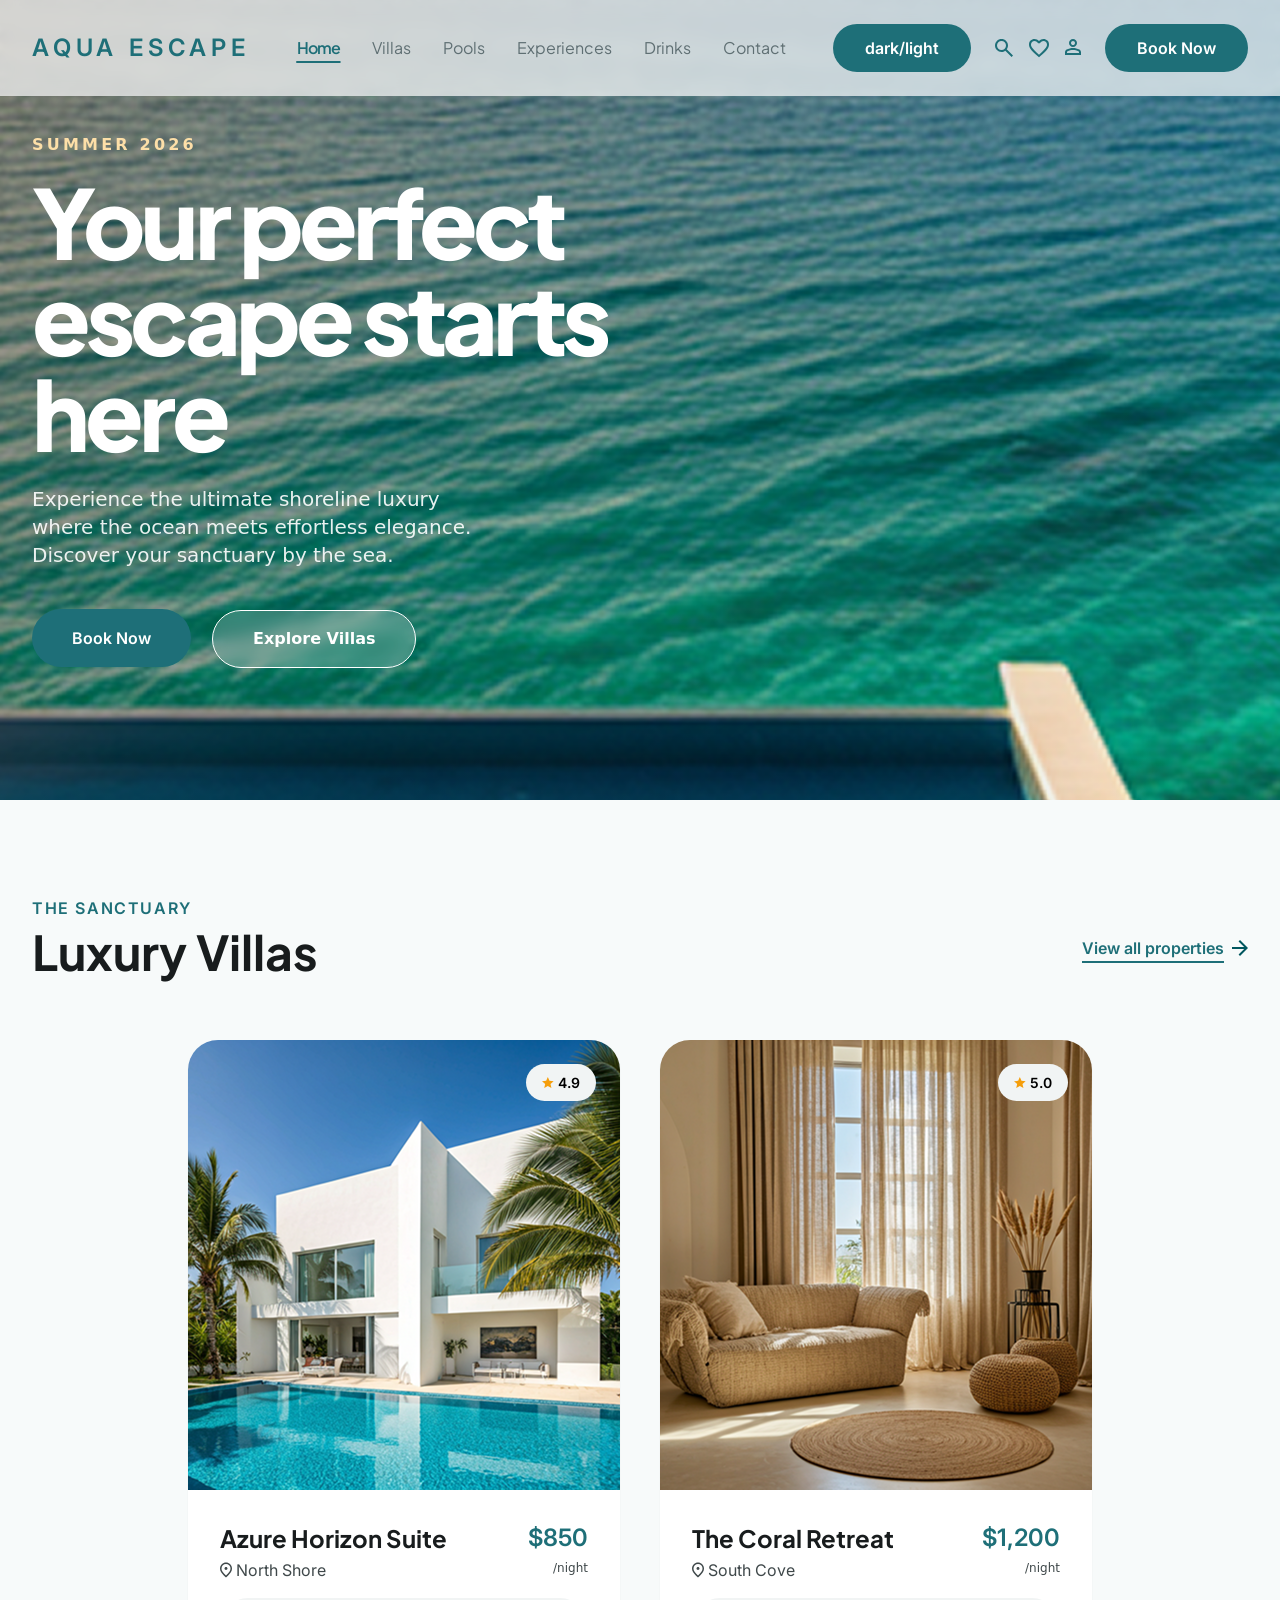
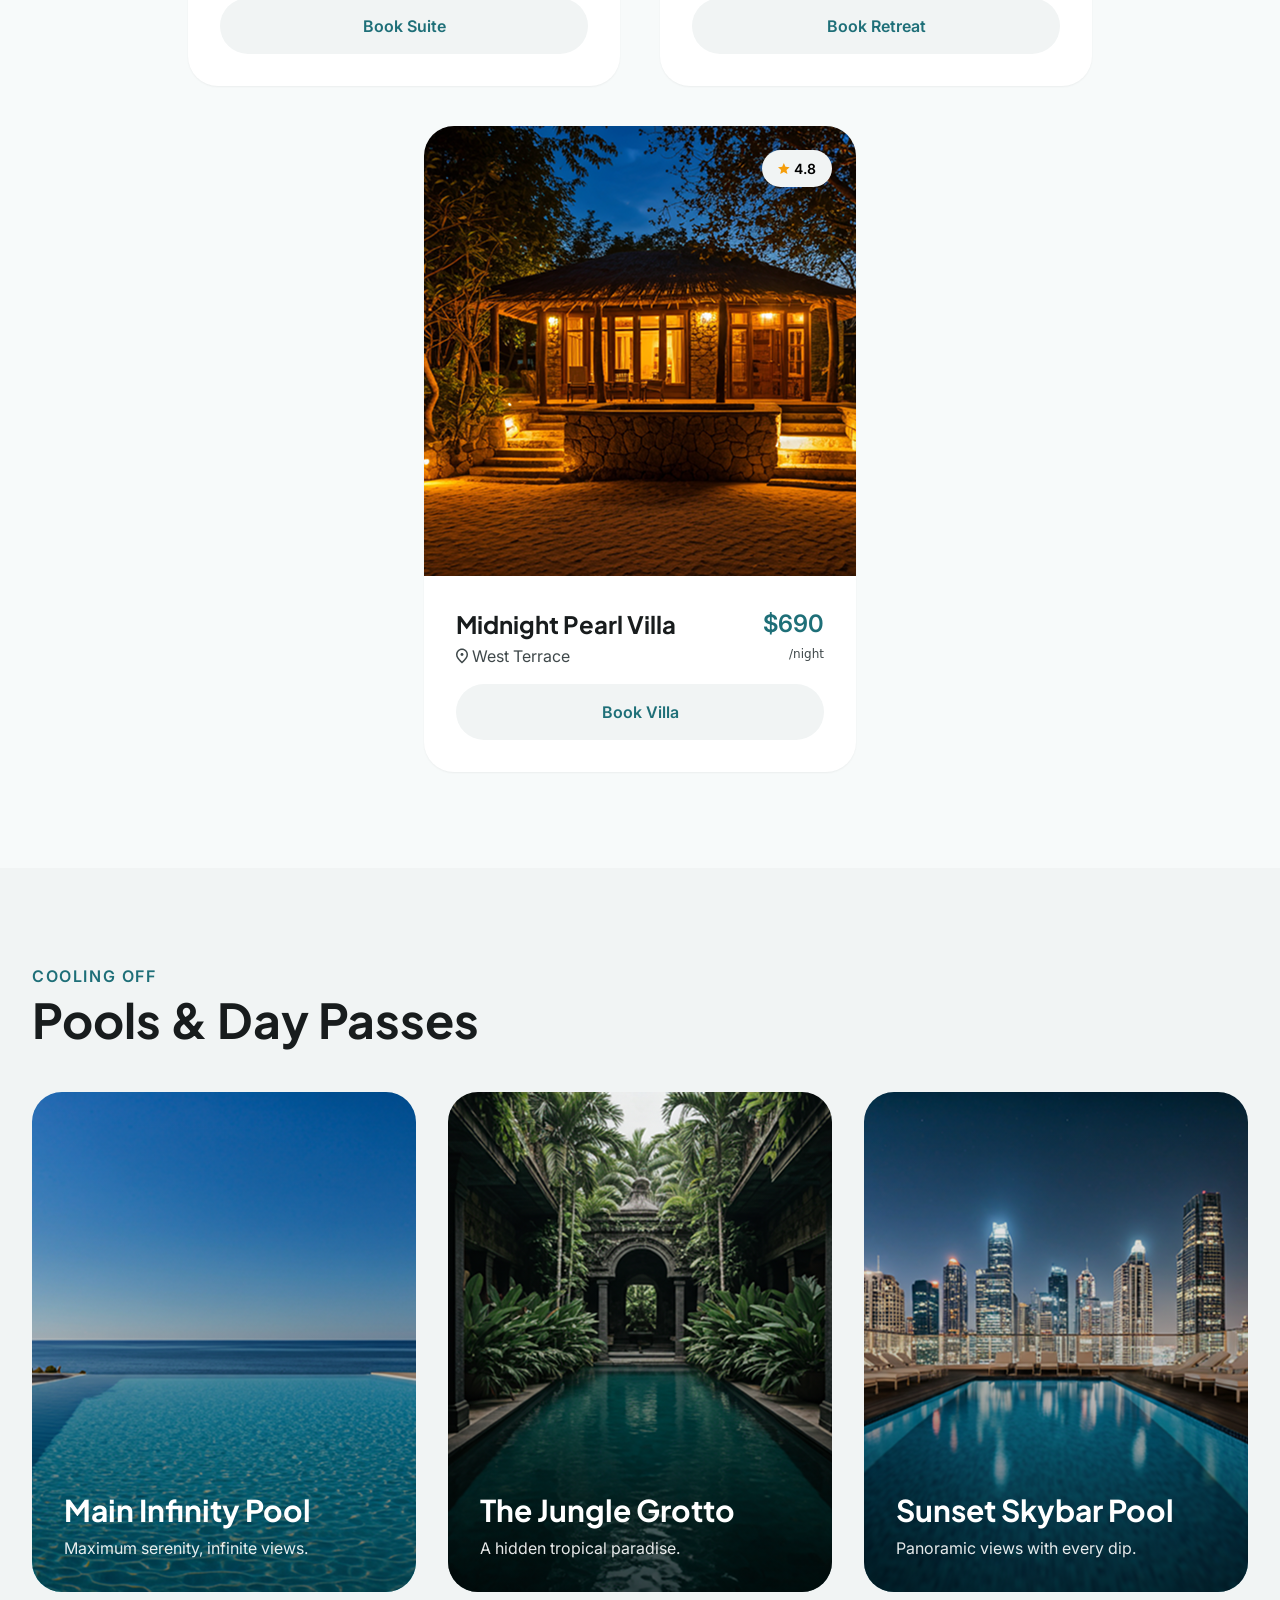
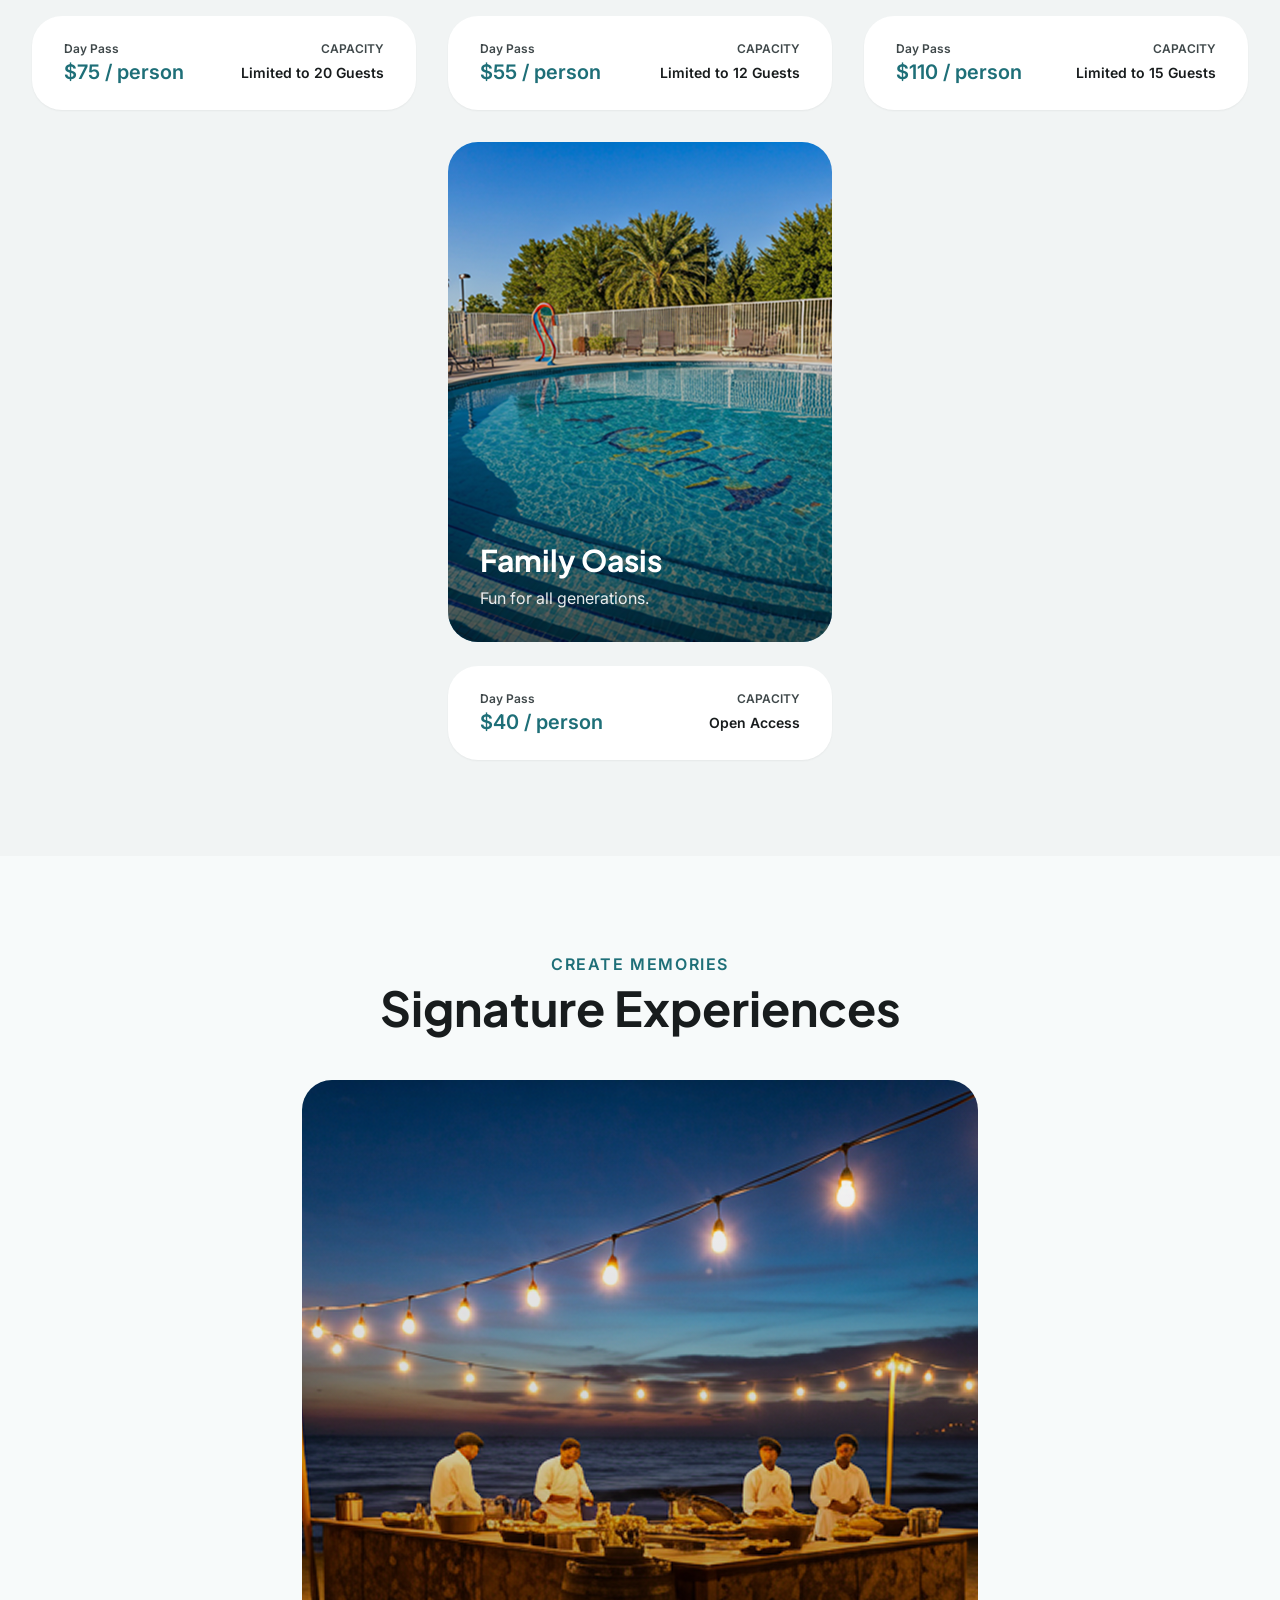
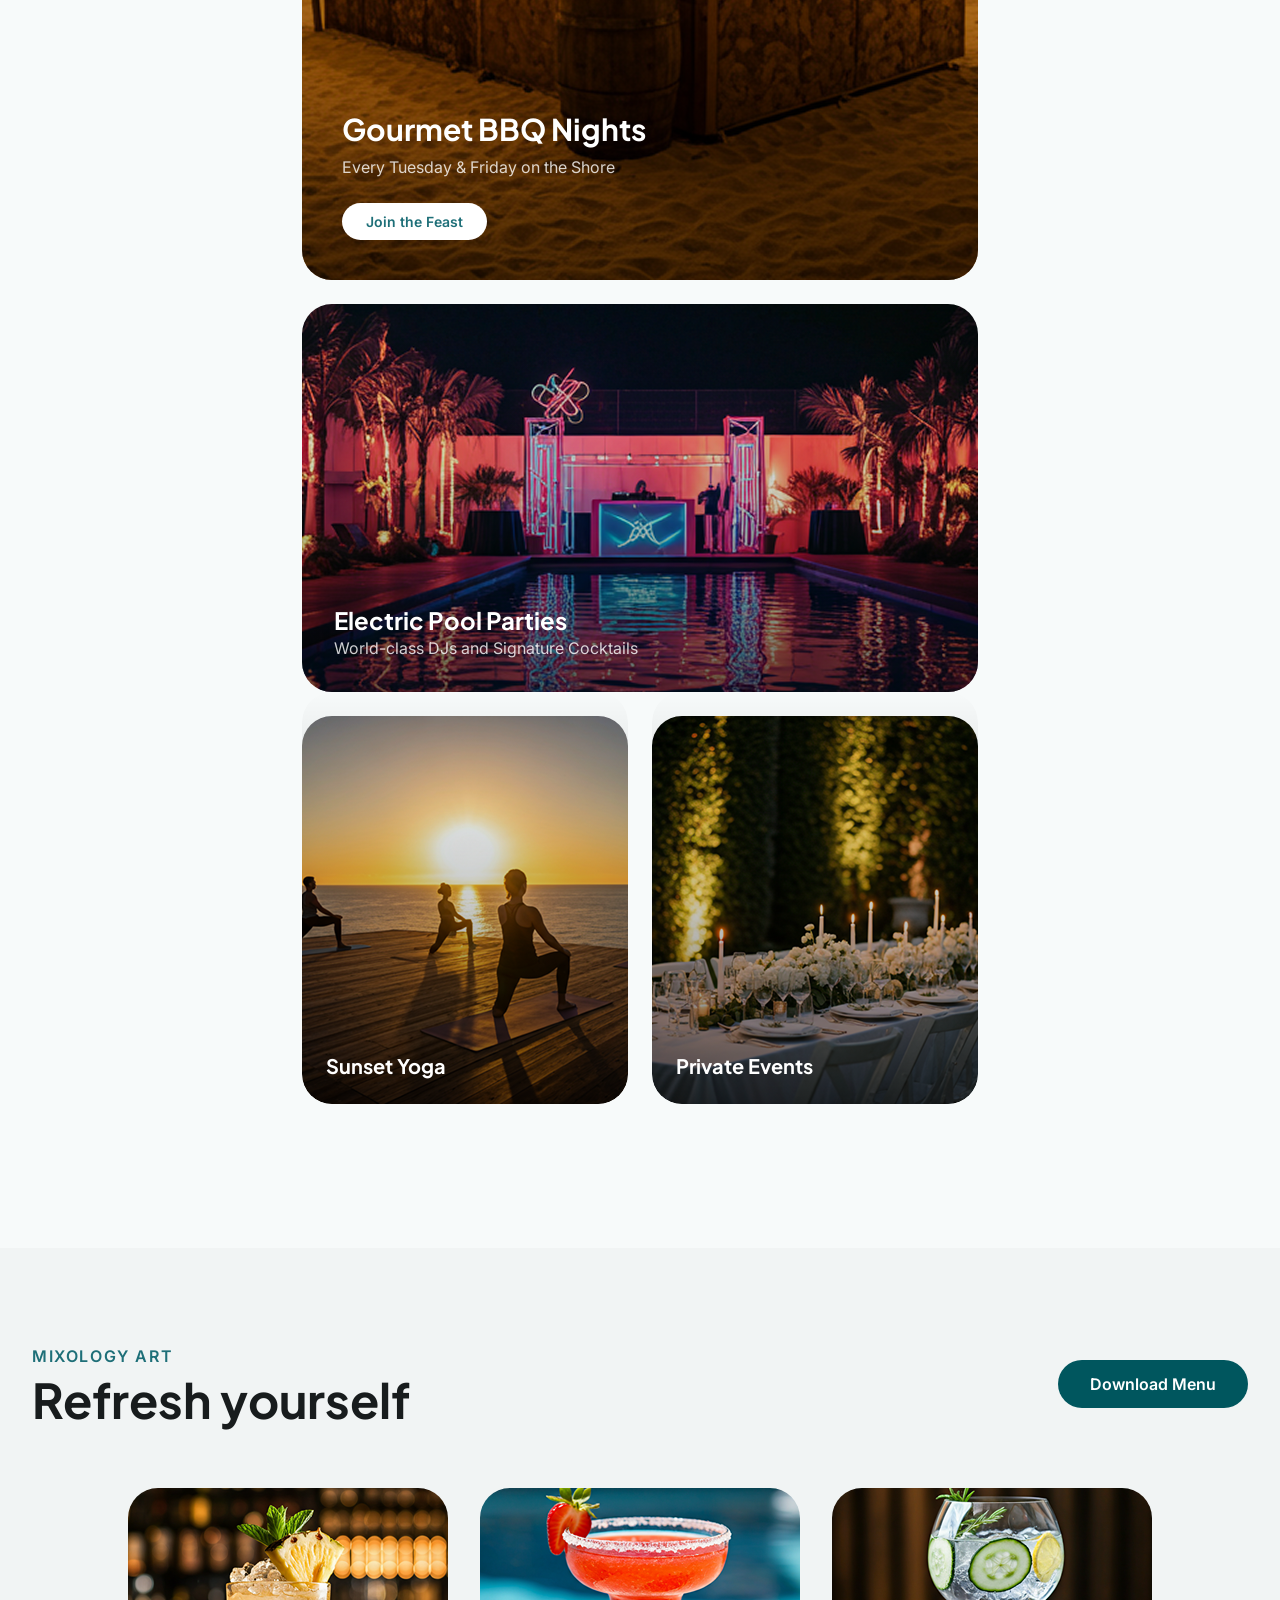
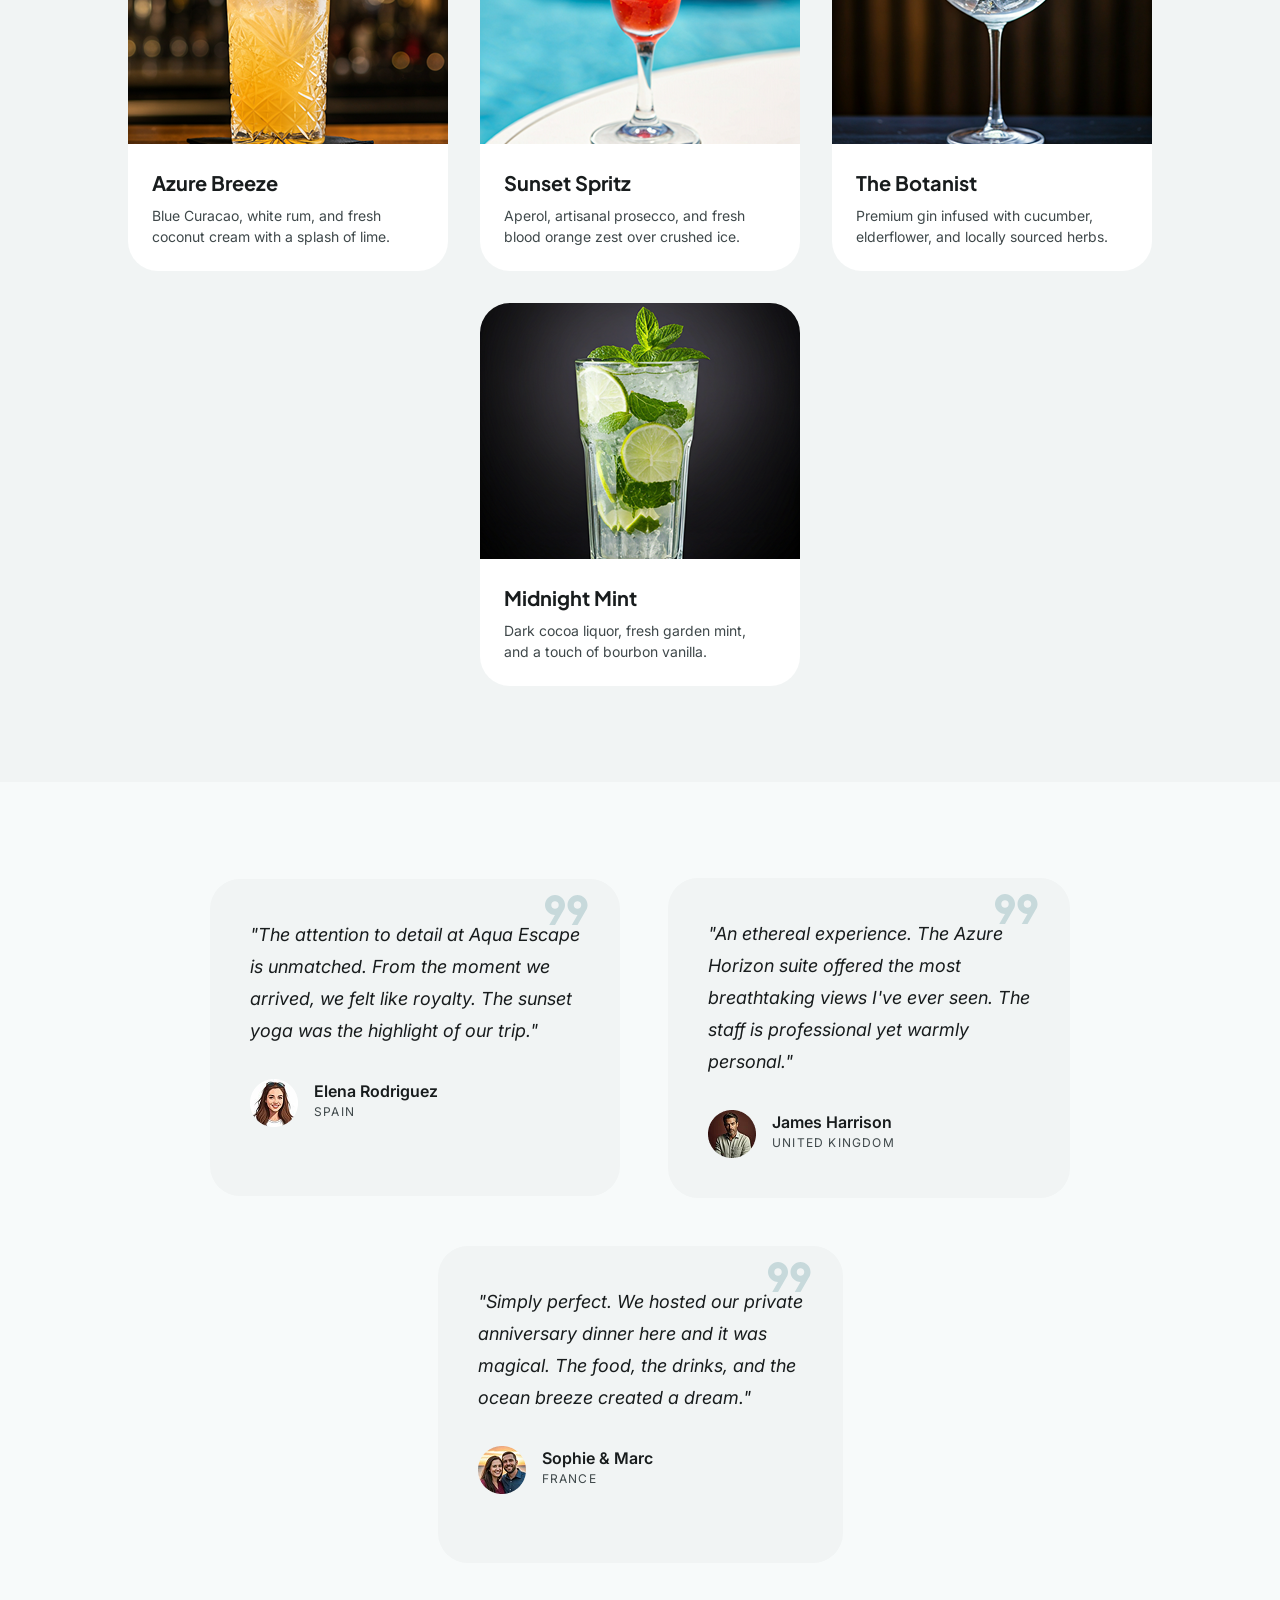
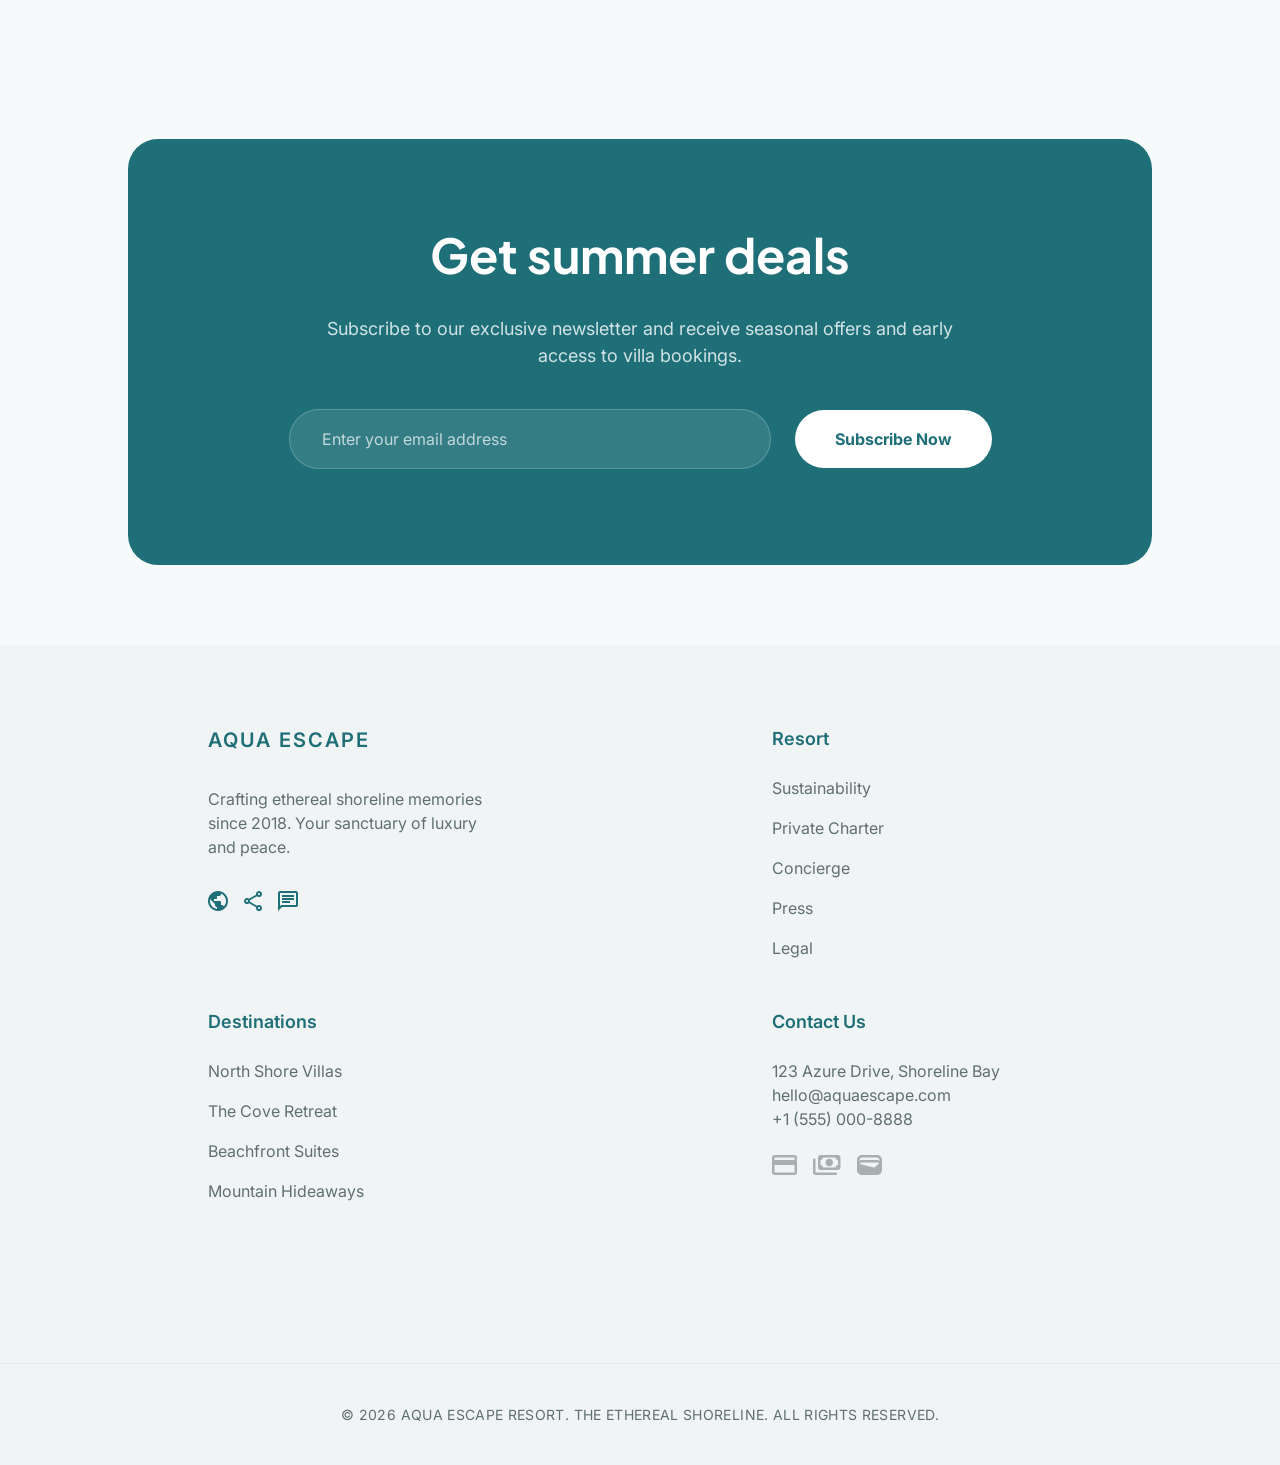
==== commit 7ab49cf5: "add js file + start by adding theme button" ====
--- a/index.html
+++ b/index.html
@@ -44,21 +44,27 @@
             <a href="./villas.html">Villas</a>
           </li>
           <li class="text-[16px] text-[#5F6F73] font-Secondary">
-            <a href="./pools.html">Pools</a>
+            <a href="#pools">Pools</a>
           </li>
           <li class="text-[16px] text-[#5F6F73] font-Secondary">
-            <a href="./experiences.html">Experiences</a>
+            <a href="#experiences">Experiences</a>
           </li>
           <li class="text-[16px] text-[#5F6F73] font-Secondary">
-            <a href="./drinks.html">Drinks</a>
+            <a href="#drinks">Drinks</a>
           </li>
           <li class="text-[16px] text-[#5F6F73] font-Secondary">
-            <a href="./contact.html">Contact</a>
+            <a href="#contact">Contact</a>
           </li>
         </ul>
 
         <!-- Right Side -->
         <div class="items-center space-x-6  hidden lg:flex">
+          <button id = theme-toggle
+            class="text-white bg-Primary py-3 px-5 xl:px-8 text-[16px] font-Primary font-semibold 
+            rounded-[30px] cursor-pointer hover:bg-teal-700 transition duration-300"
+          >
+            dark/light
+          </button>
           <ul class="space-x-4 flex">
             <li>
               <a href="#"
@@ -76,12 +82,12 @@
               /></a>
             </li>
           </ul>
-          <button
+          <a href="./booking_cart.html"
             class="text-white bg-Primary py-3 px-5 xl:px-8 text-[16px] font-Primary font-semibold 
-            rounded-[30px] cursor-pointer hover:bg-teal-700"
+            rounded-[30px] cursor-pointer hover:bg-teal-700 transition duration-300"
             >
             Book Now
-          </button>
+          </a>
         </div>
       </div>
     </header>
@@ -110,12 +116,14 @@
               effortless elegance. Discover your sanctuary by the sea.
             </p>
             <button
-              class="text-white bg-Primary px-5 py-4.25 sm:px-10 text-[16px] font-Primary font-semibold rounded-[30px] cursor-pointer hover:bg-teal-700 mt-10 mr-2 sm:mr-4"
+              class="text-white bg-Primary px-5 py-4.25 sm:px-10 text-[16px] font-Primary
+                 font-semibold rounded-[30px] cursor-pointer hover:bg-teal-700 mt-10 mr-2 sm:mr-4 transition duration-300"
             >
               Book Now
             </button>
             <button
-              class="text-white bg-white/20 border border-white px-5 py-4 sm:px-10 text-[16px] font-semibold rounded-[30px] cursor-pointer hover:bg-teal-700 mt-3 sm:mt-10 backdrop-blur-sm"
+              class="text-white bg-white/20 border border-white px-5 py-4 sm:px-10 text-[16px] font-semibold 
+              rounded-[30px] cursor-pointer hover:bg-teal-700 mt-3 sm:mt-10 backdrop-blur-sm transition duration-300"
             >
               Explore Villas
             </button>
@@ -195,7 +203,8 @@
                 <span class="text-[#3F484A] text-[12px]">/night</span>
               </div>
               <button
-                class="text-Primary bg-[#F1F4F4] py-4 text-[16px] font-Primary font-semibold rounded-[30px] cursor-pointer hover:bg-Primary hover:text-white w-full mt-4"
+                class="text-Primary bg-[#F1F4F4] py-4 text-[16px] font-Primary font-semibold 
+                rounded-[30px] cursor-pointer hover:bg-Primary hover:text-white w-full mt-4 transition duration-300"
               >
                 Book Suite
               </button>
@@ -243,7 +252,8 @@
                 <span class="text-[#3F484A] text-[12px]">/night</span>
               </div>
               <button
-                class="text-Primary bg-[#F1F4F4] py-4 text-[16px] font-Primary font-semibold rounded-[30px] cursor-pointer hover:bg-Primary hover:text-white w-full mt-4"
+                class="text-Primary bg-[#F1F4F4] py-4 text-[16px] font-Primary font-semibold 
+                rounded-[30px] cursor-pointer hover:bg-Primary hover:text-white w-full mt-4 transition duration-300"
               >
                 Book Retreat
               </button>
@@ -291,7 +301,8 @@
                 <span class="text-[#3F484A] text-[12px]">/night</span>
               </div>
               <button
-                class="text-Primary bg-[#F1F4F4] py-4 text-[16px] font-Primary font-semibold rounded-[30px] cursor-pointer hover:bg-Primary hover:text-white w-full mt-4"
+                class="text-Primary bg-[#F1F4F4] py-4 text-[16px] font-Primary font-semibold rounded-[30px] 
+                cursor-pointer hover:bg-Primary hover:text-white w-full mt-4 transition duration-300"
               >
                 Book Villa
               </button>
@@ -302,7 +313,7 @@
     </section>
 
     <!-- Pools & Day Passes Section (3) -->
-    <section class="py-24 bg-[#F1F4F4]">
+    <section id="pools" class="py-24 bg-[#F1F4F4]">
       <!-- Title Of The Section -->
       <div
         class="w-full px-4 sm:px-8 container mx-auto flex-col items-center justify-start"
@@ -498,7 +509,7 @@
     </section>
 
     <!-- Signature Experiences Section (4) -->
-    <section class="mt-24 pb-24 w-full">
+    <section id="experiences" class="mt-24 pb-24 w-full">
       <!-- Title Of The Section -->
       <div class="px-4 sm:px-8 pb-12 flex flex-col items-start sm:items-center justify-start sm:justify-center">
         <h2
@@ -531,7 +542,8 @@
                 Every Tuesday & Friday on the Shore
               </p>
               <button
-                class="text-Primary text-[14px] font-Primary font-semibold bg-white py-2 px-6 rounded-[30px] mt-6 cursor-pointer hover:bg-Primary hover:text-white"
+                class="text-Primary text-[14px] font-Primary font-semibold bg-white py-2 px-6 
+                rounded-[30px] mt-6 cursor-pointer hover:bg-Primary hover:text-white transition duration-300"
               >
                 Join the Feast
               </button>
@@ -595,7 +607,7 @@
     </section>
     
     <!-- Refresh yourself Section (5) -->
-    <section class="mt-12 py-24 w-full bg-[#F1F4F4]">
+    <section id="drinks" class="mt-12 py-24 w-full bg-[#F1F4F4]">
     <!-- Title Of The Section -->
     <div class="w-full px-4 sm:px-8 container mx-auto flex items-center justify-between flex-wrap gap-6">
       <div
@@ -610,7 +622,8 @@
           Refresh yourself
         </h1>
       </div>
-      <button class="text-white bg-[#00565E] px-5 py-3 sm:px-8 text-[16px] font-Primary font-semibold rounded-[30px] cursor-pointer hover:bg-teal-700">
+      <button class="text-white bg-[#00565E] px-5 py-3 sm:px-8 text-[16px] font-Primary
+       font-semibold rounded-[30px] cursor-pointer hover:bg-teal-700 transition duration-300">
         Download Menu
       </button>
     </div>
@@ -743,7 +756,7 @@
     </section>
 
     <!-- Get summer deals Section (7) -->
-    <section class="my-20 w-full">
+    <section id="contact" class="my-20 w-full">
       <div class="bg-Primary rounded-[30px] sm:mx-[10%] mx-[2%]">
         <div class="2xl:px-96 px-4 pt-20 pb-24 flex-col items-center justify-center text-center w-full">
           <h1 class="mb-6 font-Secondary font-bold text-white sm:text-[48px] text-[35px]">Get summer deals</h1>
@@ -757,7 +770,8 @@
               class="py-4.25 pl-4 md:pl-8 lg:pr-50 pr-[2%] rounded-[30px] bg-white/10 border border-white/20 text-white/70 font-Primary"
             />
             <button
-              class="text-Primary text-[16px] font-bold font-Primary bg-white py-4.25 xl:px-10 px-[6%] rounded-[30px] cursor-pointer hover:bg-teal-700 hover:text-white ml-4 sm:mt-0 mt-4"
+              class="text-Primary text-[16px] font-bold font-Primary bg-white py-4.25 xl:px-10 px-[6%] rounded-[30px]
+               cursor-pointer hover:bg-teal-800 hover:text-white ml-4 sm:mt-0 mt-4 transition duration-300"
             >
               Subscribe Now
             </button>
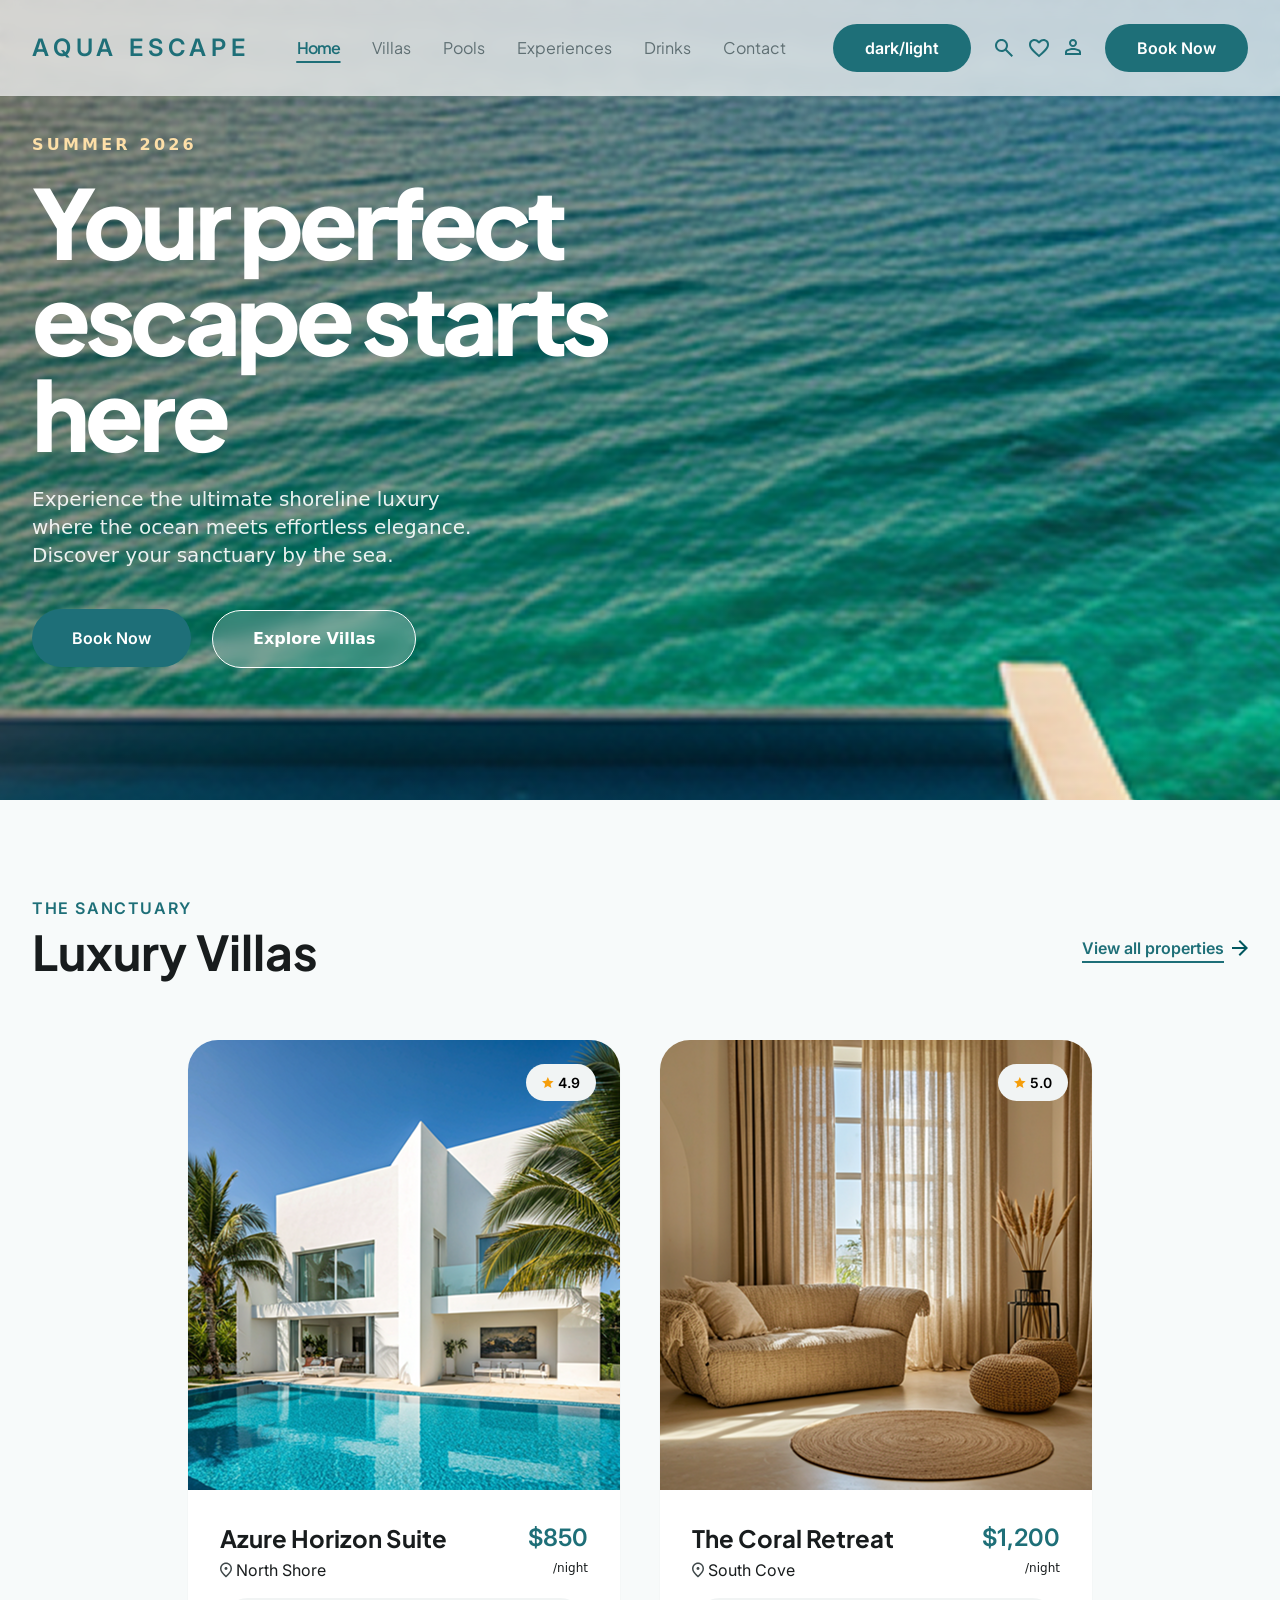
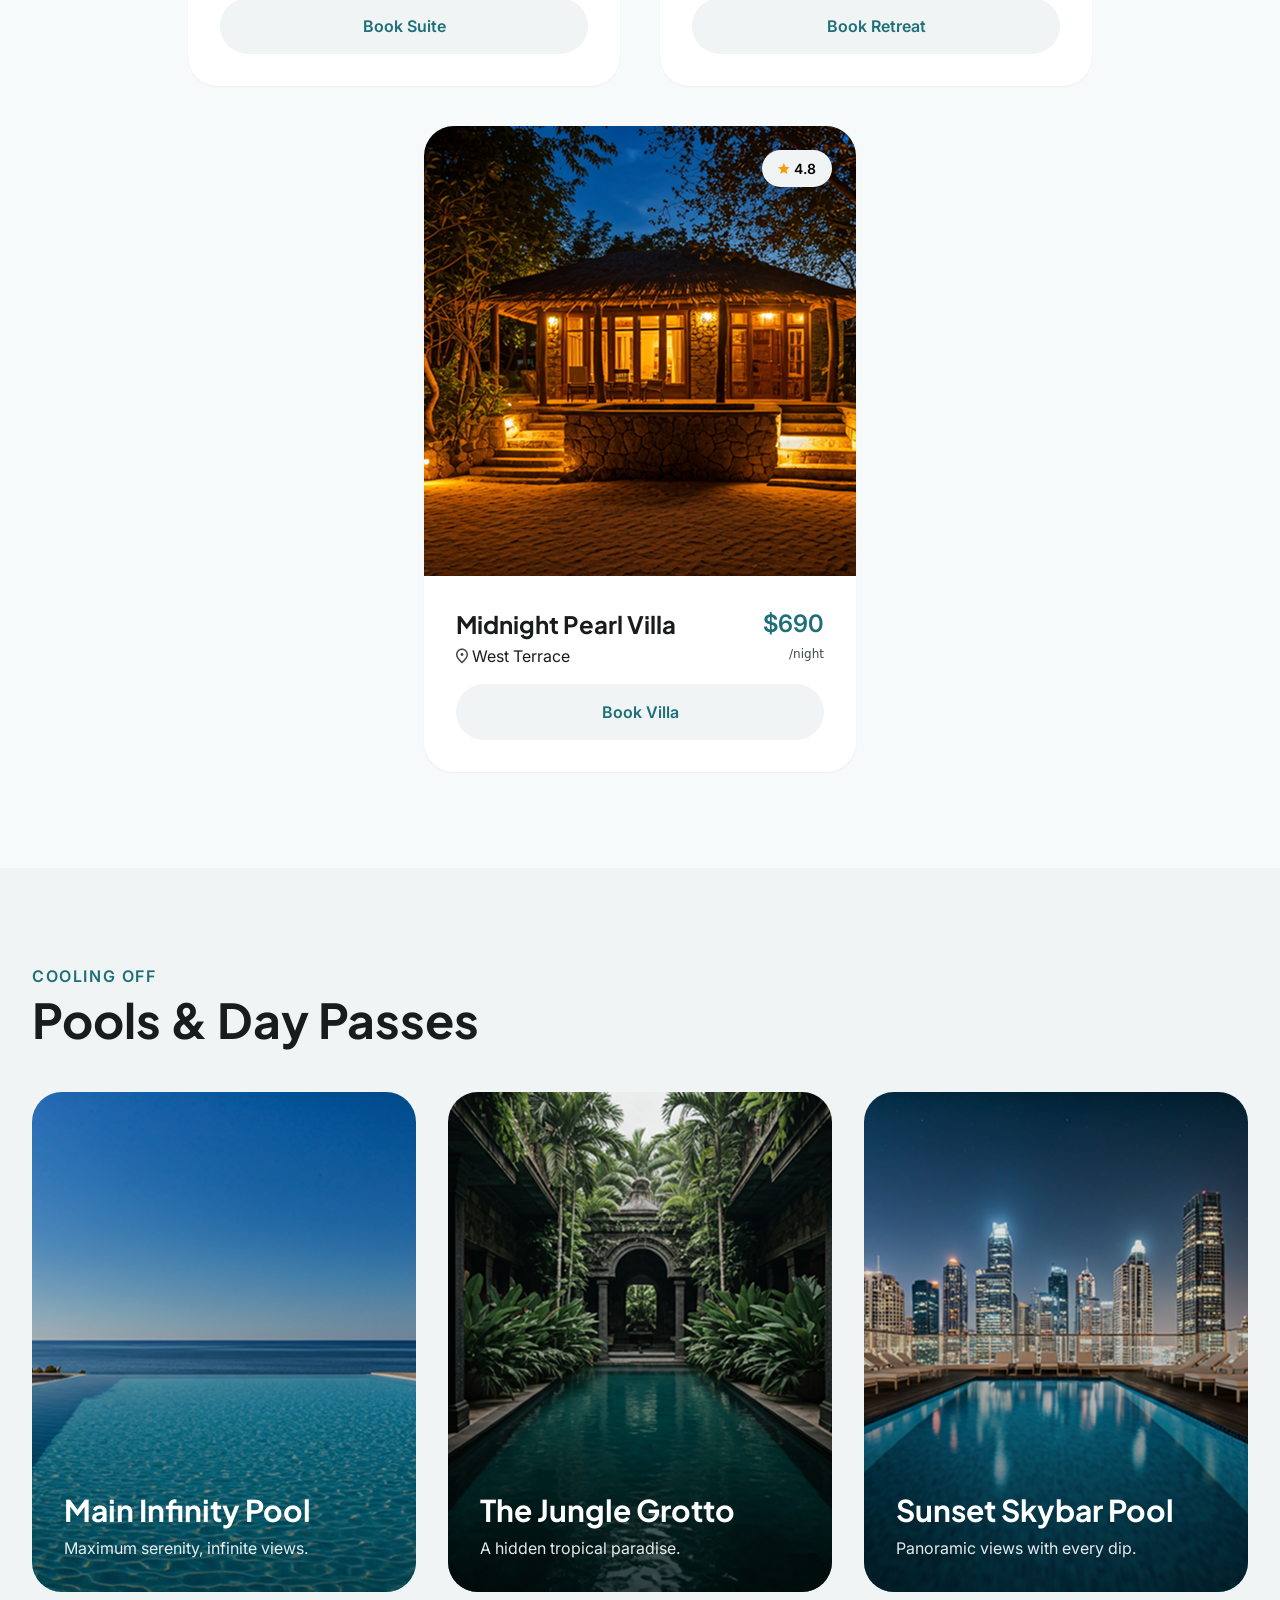
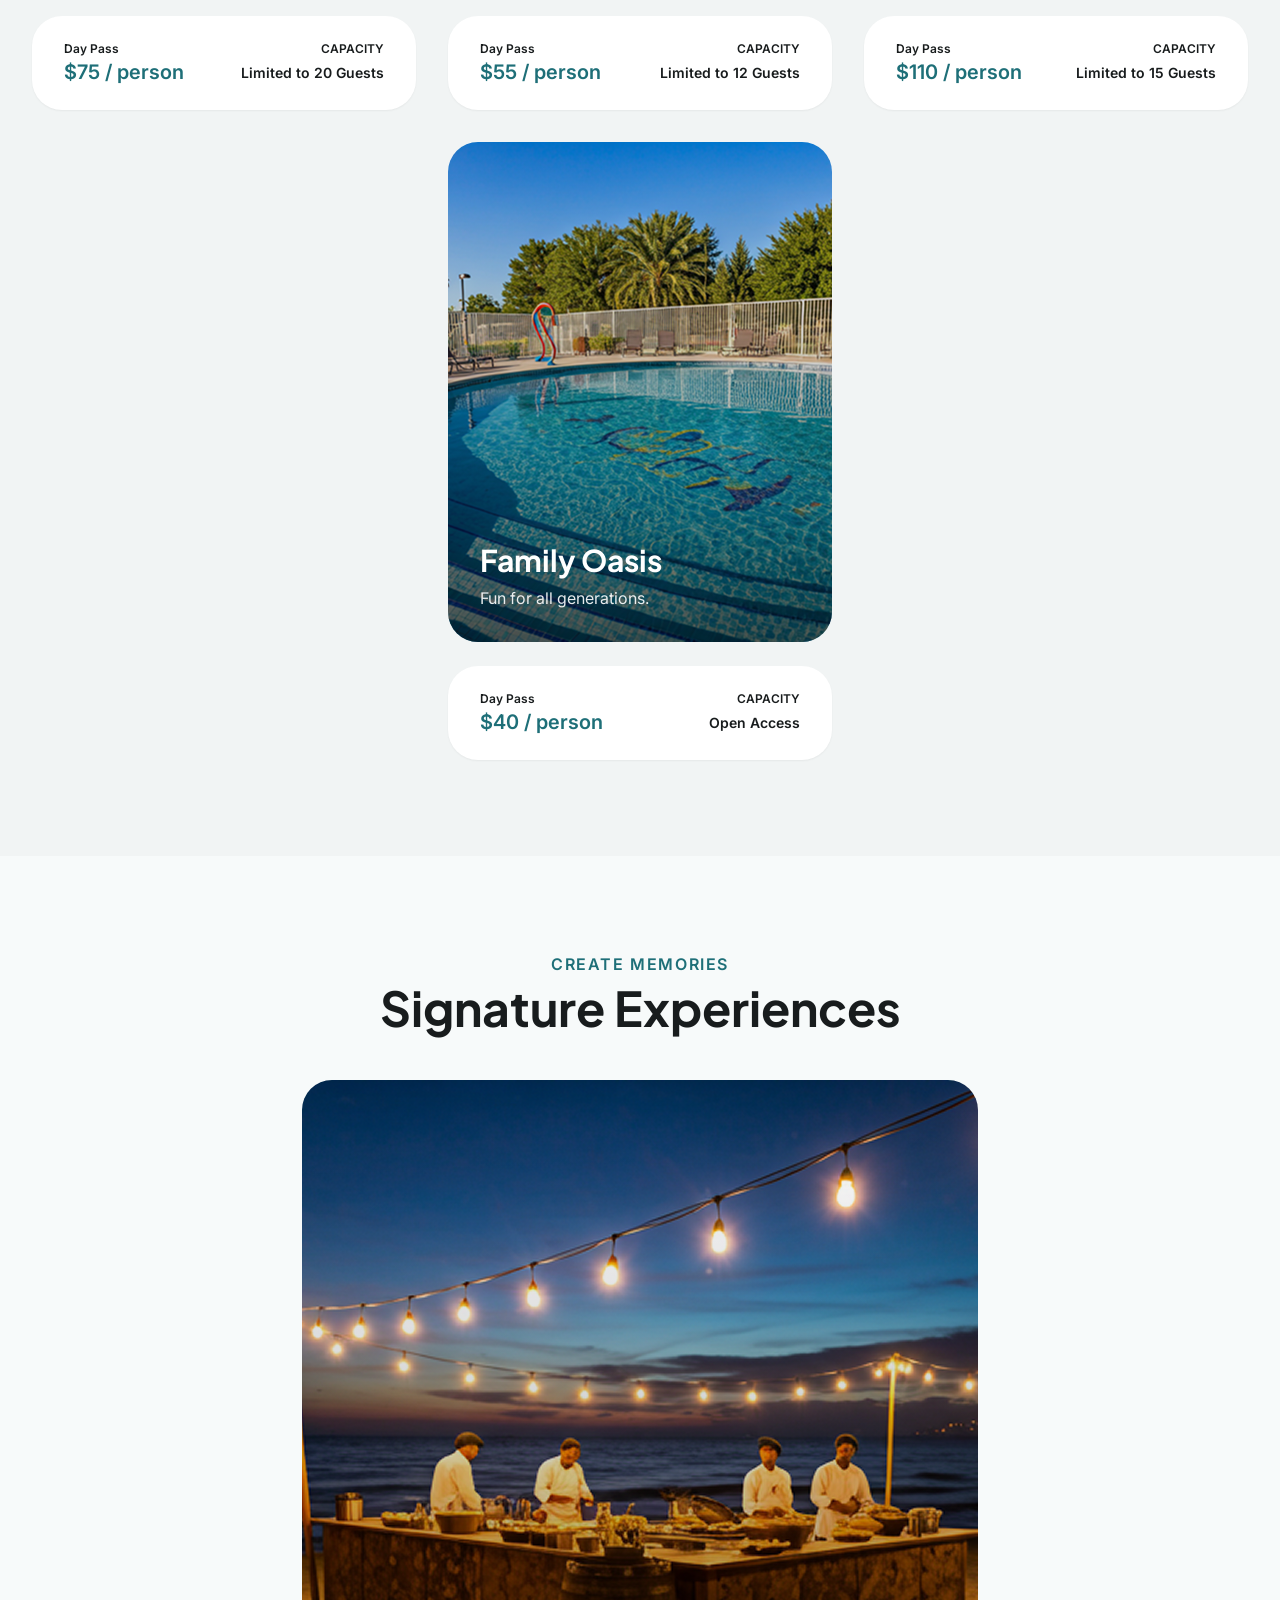
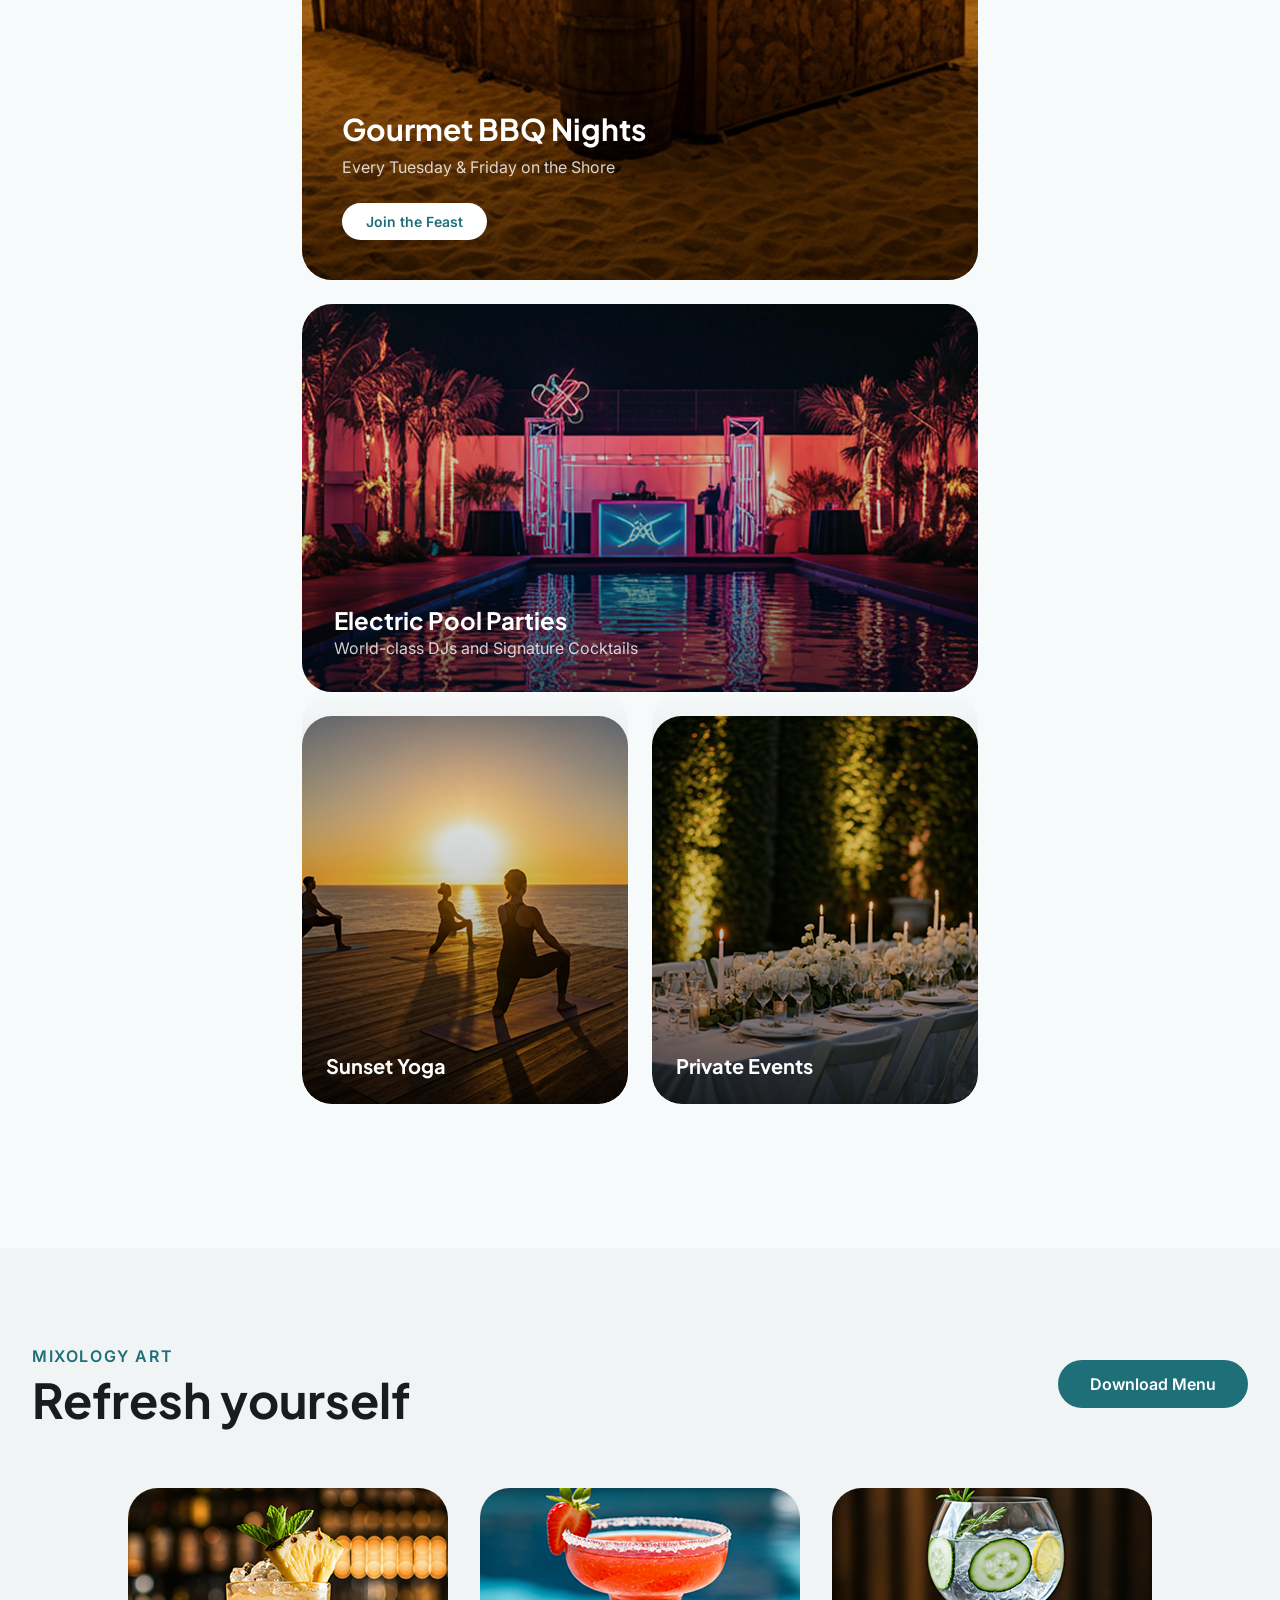
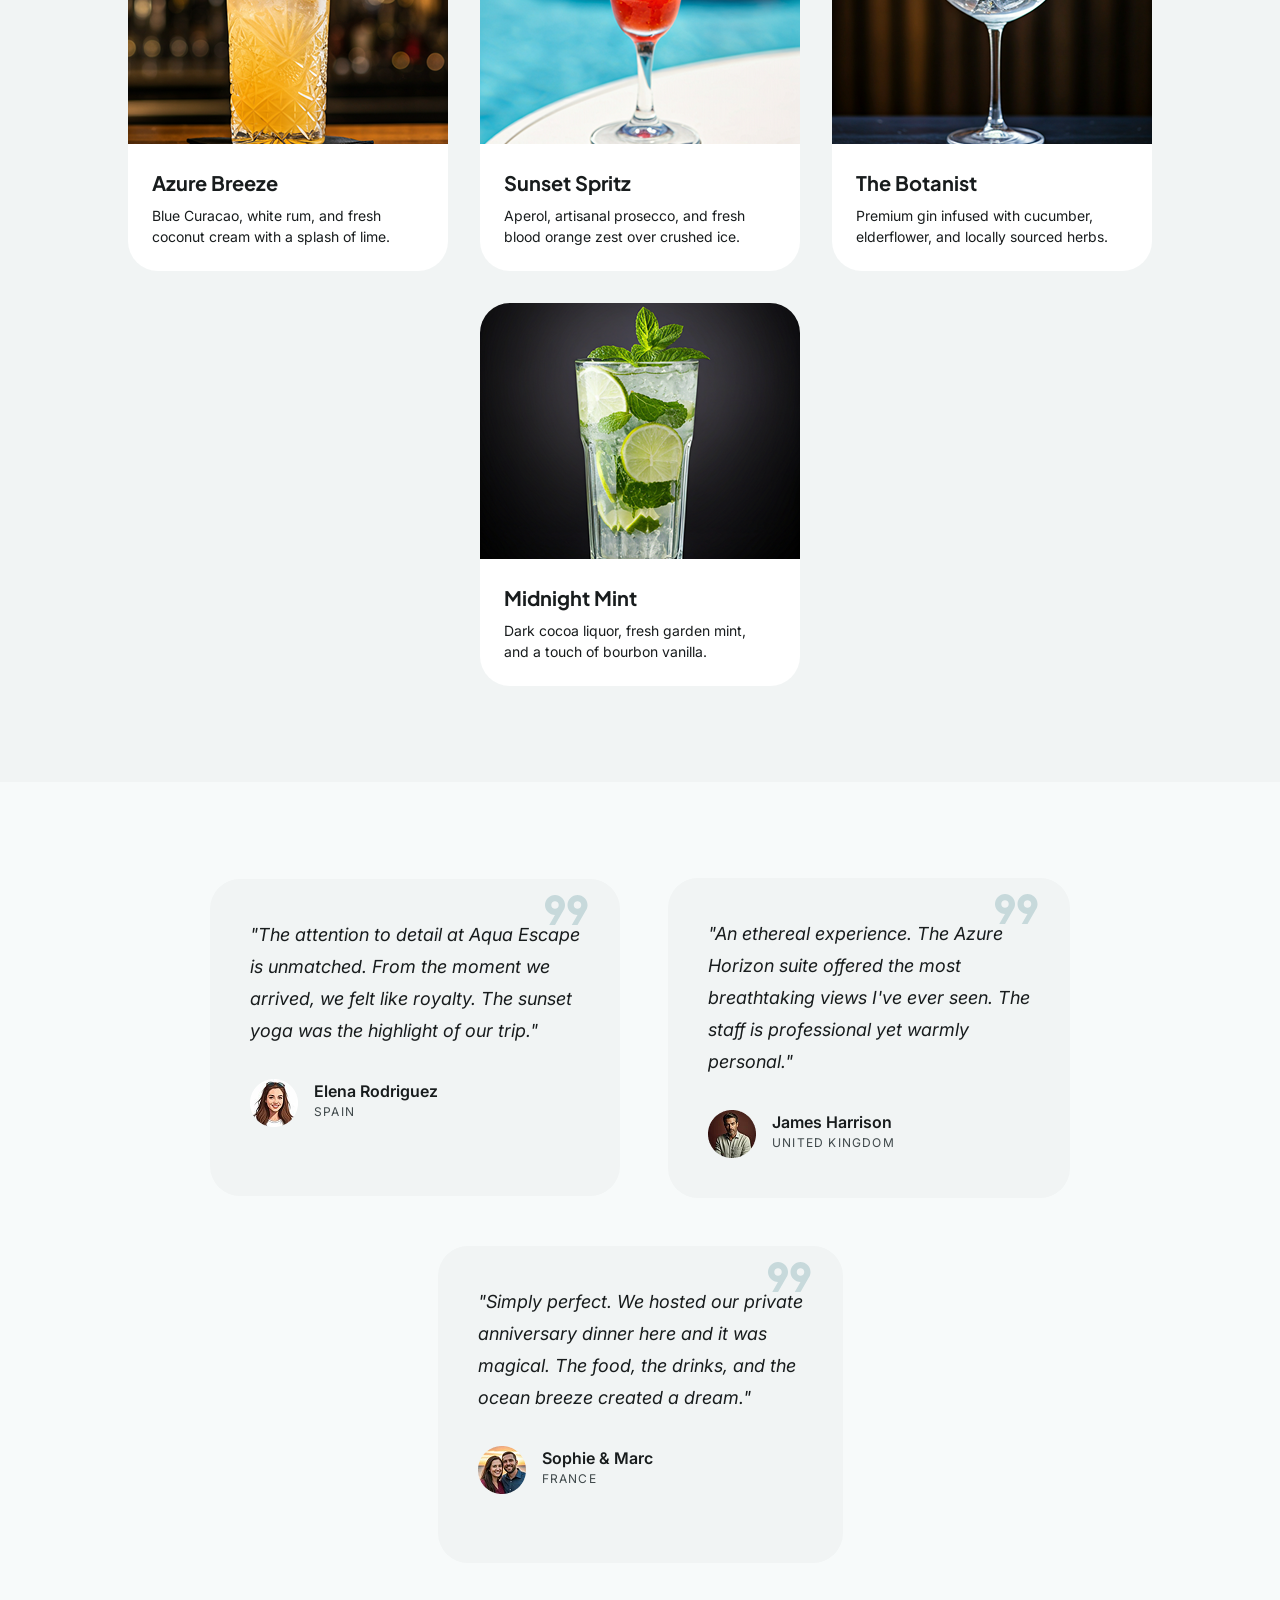
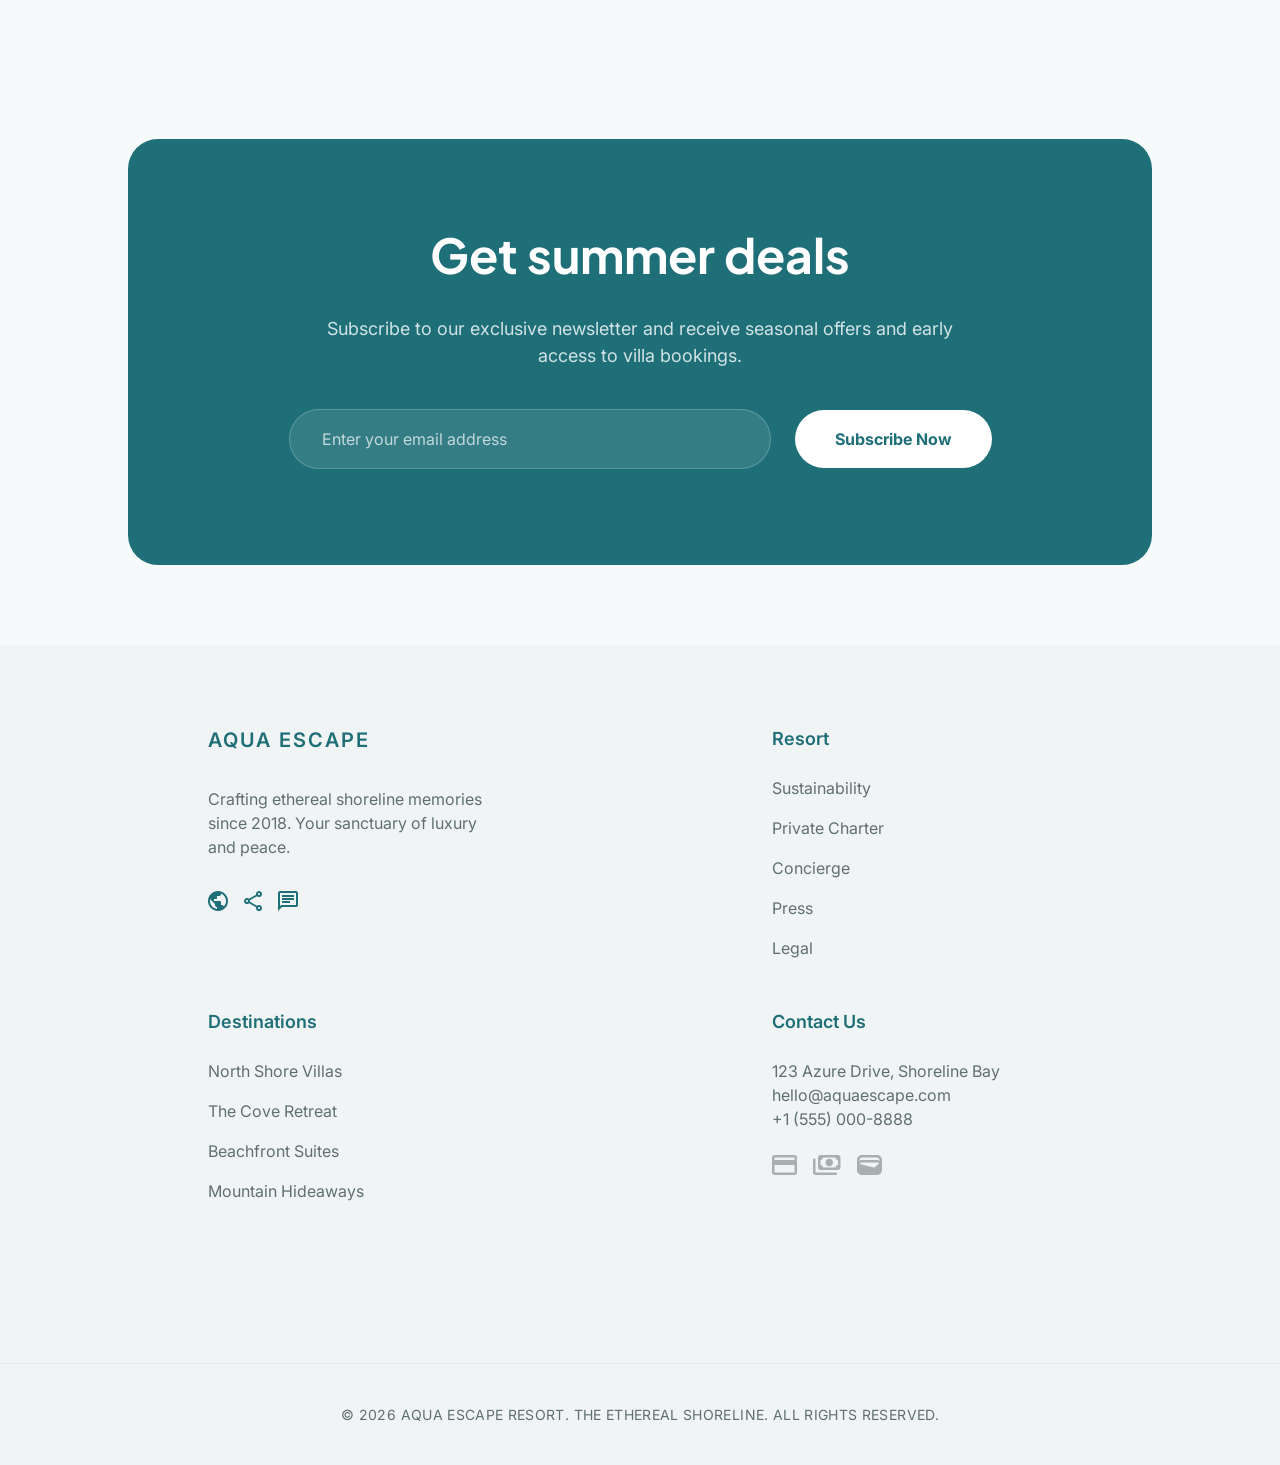
==== commit b7e5b471: "home page theme is ready" ====
--- a/index.html
+++ b/index.html
@@ -12,10 +12,10 @@
     />
     <link href="./assets/css/output.css" rel="stylesheet" />
   </head>
-  <body class="bg-[#F7FAFA]">
+  <body class="bg-Body">
 
     <!-- Header -->
-    <header class="bg-white/70 fixed w-full z-10 backdrop-blur-sm">
+    <header class="bg-Neutral/70 fixed w-full z-10 backdrop-blur-sm">
       <div
         class="container mx-auto flex items-center justify-between py-6 px-8"
       >
@@ -142,7 +142,7 @@
           THE SANCTUARY
         </h3>
         <div class="flex items-center justify-between w-full flex-wrap gap-4">
-          <h1 class="text-4xl sm:text-5xl text-[#181C1D] font-bold font-Secondary pt-2">
+          <h1 class="text-4xl sm:text-5xl text-Text font-bold font-Secondary pt-2">
             Luxury Villas
           </h1>
           <div
@@ -164,7 +164,7 @@
         >
           <!-- Card 1  -->
           <div
-            class="flex-col items-center bg-white rounded-[30px] shadow-xs relative"
+            class="flex-col items-center bg-Neutral rounded-[30px] shadow-xs relative"
           >
             <div
               class="flex items-center justify-center absolute top-6 right-6 bg-[#F1F4F4] py-2 px-4 rounded-full"
@@ -183,7 +183,7 @@
             />
             <div class="flex-col items-center py-8 px-8">
               <div class="flex items-center justify-between">
-                <h2 class="text-lg sm:text-2xl text-[#181C1D] font-bold font-Secondary">
+                <h2 class="text-lg sm:text-2xl text-Text font-bold font-Secondary">
                   Azure Horizon Suite
                 </h2>
                 <span class="text-2xl text-Primary font-semibold font-Primary"
@@ -196,14 +196,14 @@
                     src="./assets/img/HomePage/Section2/location.svg"
                     alt="location"
                   />
-                  <span class="text-[#3F484A] font-Primary pl-1"
+                  <span class="text-Text font-Primary pl-1"
                     >North Shore</span
                   >
                 </div>
-                <span class="text-[#3F484A] text-[12px]">/night</span>
+                <span class="text-Text text-[12px]">/night</span>
               </div>
               <button
-                class="text-Primary bg-[#F1F4F4] py-4 text-[16px] font-Primary font-semibold 
+                class="text-Primary bg-Button1 py-4 text-[16px] font-Primary font-semibold 
                 rounded-[30px] cursor-pointer hover:bg-Primary hover:text-white w-full mt-4 transition duration-300"
               >
                 Book Suite
@@ -213,7 +213,7 @@
 
           <!-- Card 2  -->
           <div
-            class="flex-col items-center bg-white rounded-[30px] shadow-xs relative"
+            class="flex-col items-center bg-Neutral rounded-[30px] shadow-xs relative"
           >
             <div
               class="flex items-center justify-center absolute top-6 right-6 bg-[#F1F4F4] py-2 px-4 rounded-full"
@@ -232,7 +232,7 @@
             />
             <div class="flex-col items-center py-8 px-8">
               <div class="flex items-center justify-between">
-                <h2 class="text-lg sm:text-2xl text-[#181C1D] font-bold font-Secondary">
+                <h2 class="text-lg sm:text-2xl text-Text font-bold font-Secondary">
                   The Coral Retreat
                 </h2>
                 <span class="text-2xl text-Primary font-semibold font-Primary"
@@ -245,14 +245,14 @@
                     src="./assets/img/HomePage/Section2/location.svg"
                     alt="location"
                   />
-                  <span class="text-[#3F484A] font-Primary pl-1"
+                  <span class="text-Text font-Primary pl-1"
                     >South Cove</span
                   >
                 </div>
-                <span class="text-[#3F484A] text-[12px]">/night</span>
+                <span class="text-Text text-[12px]">/night</span>
               </div>
               <button
-                class="text-Primary bg-[#F1F4F4] py-4 text-[16px] font-Primary font-semibold 
+                class="text-Primary bg-Button1 py-4 text-[16px] font-Primary font-semibold 
                 rounded-[30px] cursor-pointer hover:bg-Primary hover:text-white w-full mt-4 transition duration-300"
               >
                 Book Retreat
@@ -262,7 +262,7 @@
 
           <!-- Card 3 -->
           <div
-            class="flex-col items-center bg-white rounded-[30px] shadow-xs relative"
+            class="flex-col items-center bg-Neutral rounded-[30px] shadow-xs relative"
           >
             <div
               class="flex items-center justify-center absolute top-6 right-6 bg-[#F1F4F4] py-2 px-4 rounded-full"
@@ -281,7 +281,7 @@
             />
             <div class="flex-col items-center py-8 px-8">
               <div class="flex items-center justify-between">
-                <h2 class="text-lg sm:text-2xl text-[#181C1D] font-bold font-Secondary">
+                <h2 class="text-lg sm:text-2xl text-Text font-bold font-Secondary">
                   Midnight Pearl Villa
                 </h2>
                 <span class="text-2xl text-Primary font-semibold font-Primary"
@@ -294,14 +294,14 @@
                     src="./assets/img/HomePage/Section2/location.svg"
                     alt="location"
                   />
-                  <span class="text-[#3F484A] font-Primary pl-1"
+                  <span class="text-Text font-Primary pl-1"
                     >West Terrace</span
                   >
                 </div>
                 <span class="text-[#3F484A] text-[12px]">/night</span>
               </div>
               <button
-                class="text-Primary bg-[#F1F4F4] py-4 text-[16px] font-Primary font-semibold rounded-[30px] 
+                class="text-Primary bg-Button1 py-4 text-[16px] font-Primary font-semibold rounded-[30px] 
                 cursor-pointer hover:bg-Primary hover:text-white w-full mt-4 transition duration-300"
               >
                 Book Villa
@@ -313,7 +313,7 @@
     </section>
 
     <!-- Pools & Day Passes Section (3) -->
-    <section id="pools" class="py-24 bg-[#F1F4F4]">
+    <section id="pools" class="py-24 bg-Button1 w-full">
       <!-- Title Of The Section -->
       <div
         class="w-full px-4 sm:px-8 container mx-auto flex-col items-center justify-start"
@@ -323,7 +323,7 @@
         >
           COOLING OFF
         </h3>
-        <h1 class="font-Secondary font-bold text-4xl sm:text-5xl text-[#181C1D] pt-2">
+        <h1 class="font-Secondary font-bold text-4xl sm:text-5xl text-Text pt-2">
           Pools & Day Passes
         </h1>
       </div>
@@ -350,15 +350,15 @@
               </p>
             </div>
           </div>
-          <div class="w-full mt-6 py-6 px-3 sm:px-8 bg-white rounded-[30px] shadow-xs">
+          <div class="w-full mt-6 py-6 px-3 sm:px-8 bg-Neutral rounded-[30px] shadow-xs">
             <div class="w-full flex items-center justify-between">
               <span
-                class="font-Primary font-semibold text-[12px] text-[#3F484A]"
+                class="font-Primary font-semibold text-[12px] text-Text"
               >
                 Day Pass
               </span>
               <span
-                class="font-Primary font-semibold text-[12px] text-[#3F484A]"
+                class="font-Primary font-semibold text-[12px] text-Text"
               >
                 CAPACITY
               </span>
@@ -367,7 +367,7 @@
               <h3 class="font-Primary font-semibold text-sm sm:text-xl text-Primary">
                 $75 / person
               </h3>
-              <h3 class="font-Primary font-semibold text-[12px] sm:text-[14px] text-[#181C1D]">
+              <h3 class="font-Primary font-semibold text-[12px] sm:text-[14px] text-Text">
                 Limited to 20 Guests
               </h3>
             </div>
@@ -394,15 +394,15 @@
               </p>
             </div>
           </div>
-          <div class="w-full mt-6 py-6 px-3 sm:px-8 bg-white rounded-[30px] shadow-xs">
+          <div class="w-full mt-6 py-6 px-3 sm:px-8 bg-Neutral rounded-[30px] shadow-xs">
             <div class="w-full flex items-center justify-between">
               <span
-                class="font-Primary font-semibold text-[12px] text-[#3F484A]"
+                class="font-Primary font-semibold text-[12px] text-Text"
               >
                 Day Pass
               </span>
               <span
-                class="font-Primary font-semibold text-[12px] text-[#3F484A]"
+                class="font-Primary font-semibold text-[12px] text-Text"
               >
                 CAPACITY
               </span>
@@ -411,7 +411,7 @@
               <h3 class="font-Primary font-semibold text-sm sm:text-xl text-Primary">
                 $55 / person
               </h3>
-              <h3 class="font-Primary font-semibold text-[12px] sm:text-[14px] text-[#181C1D]">
+              <h3 class="font-Primary font-semibold text-[12px] sm:text-[14px] text-Text">
                 Limited to 12 Guests
               </h3>
             </div>
@@ -438,15 +438,15 @@
               </p>
             </div>
           </div>
-          <div class="w-full mt-6 py-6 px-3 sm:px-8 bg-white rounded-[30px] shadow-xs">
+          <div class="w-full mt-6 py-6 px-3 sm:px-8 bg-Neutral rounded-[30px] shadow-xs">
             <div class="w-full flex items-center justify-between">
               <span
-                class="font-Primary font-semibold text-[12px] text-[#3F484A]"
+                class="font-Primary font-semibold text-[12px] text-Text"
               >
                 Day Pass
               </span>
               <span
-                class="font-Primary font-semibold text-[12px] text-[#3F484A]"
+                class="font-Primary font-semibold text-[12px] text-Text"
               >
                 CAPACITY
               </span>
@@ -455,7 +455,7 @@
               <h3 class="font-Primary font-semibold text-sm sm:text-xl text-Primary">
                 $110 / person
               </h3>
-              <h3 class="font-Primary font-semibold text-[12px] sm:text-[14px] text-[#181C1D]">
+              <h3 class="font-Primary font-semibold text-[12px] sm:text-[14px] text-Text">
                 Limited to 15 Guests
               </h3>
             </div>
@@ -482,15 +482,15 @@
               </p>
             </div>
           </div>
-          <div class="w-full mt-6 py-6 px-3 sm:px-8 bg-white rounded-[30px] shadow-xs">
+          <div class="w-full mt-6 py-6 px-3 sm:px-8 bg-Neutral rounded-[30px] shadow-xs">
             <div class="w-full flex items-center justify-between">
               <span
-                class="font-Primary font-semibold text-[12px] text-[#3F484A]"
+                class="font-Primary font-semibold text-[12px] text-Text"
               >
                 Day Pass
               </span>
               <span
-                class="font-Primary font-semibold text-[12px] text-[#3F484A]"
+                class="font-Primary font-semibold text-[12px] text-Text"
               >
                 CAPACITY
               </span>
@@ -499,7 +499,7 @@
               <h3 class="font-Primary font-semibold text-sm sm:text-xl text-Primary">
                 $40 / person
               </h3>
-              <h3 class="font-Primary font-semibold text-[12px] sm:text-[14px] text-[#181C1D]">
+              <h3 class="font-Primary font-semibold text-[12px] sm:text-[14px] text-Text">
                 Open Access
               </h3>
             </div>
@@ -517,7 +517,7 @@
         >
           CREATE MEMORIES
         </h2>
-        <h1 class="font-Secondary font-bold text-[#181C1D] text-4xl sm:text-5xl">
+        <h1 class="font-Secondary font-bold text-Text text-4xl sm:text-5xl">
           Signature Experiences
         </h1>
       </div>
@@ -607,7 +607,7 @@
     </section>
     
     <!-- Refresh yourself Section (5) -->
-    <section id="drinks" class="mt-12 py-24 w-full bg-[#F1F4F4]">
+    <section id="drinks" class="mt-12 py-24 w-full bg-Button1">
     <!-- Title Of The Section -->
     <div class="w-full px-4 sm:px-8 container mx-auto flex items-center justify-between flex-wrap gap-6">
       <div
@@ -618,11 +618,11 @@
         >
           MIXOLOGY ART
         </h3>
-        <h1 class="font-Secondary font-bold text-4xl sm:text-5xl text-[#181C1D] pt-2">
+        <h1 class="font-Secondary font-bold text-4xl sm:text-5xl text-Text pt-2">
           Refresh yourself
         </h1>
       </div>
-      <button class="text-white bg-[#00565E] px-5 py-3 sm:px-8 text-[16px] font-Primary
+      <button class="text-white bg-Primary px-5 py-3 sm:px-8 text-[16px] font-Primary
        font-semibold rounded-[30px] cursor-pointer hover:bg-teal-700 transition duration-300">
         Download Menu
       </button>
@@ -633,11 +633,11 @@
       <!-- Card 1 -->
       <div class="flex-col items-center justify-start">
         <img src="assets/img/HomePage/Section5/Home_Refresh_1.png" alt="Drinks" class="h-auto object-cover rounded-t-[30px]"/>
-        <div class="flex-col items-start justify-start bg-white rounded-b-[30px] px-6 py-6">
-          <h2 class="font-Secondary font-bold text-[20px] text-[#181C1D] ">
+        <div class="flex-col items-start justify-start bg-Neutral rounded-b-[30px] px-6 py-6">
+          <h2 class="font-Secondary font-bold text-[20px] text-Text">
             Azure Breeze
           </h2>
-          <p class="font-Primary text-[#3F484A] text-[14px] mt-[6.87px] flex">
+          <p class="font-Primary text-Text text-[14px] mt-[6.87px] flex">
             Blue Curacao, white rum, and fresh <br>
             coconut cream with a splash of lime.
           </p>
@@ -647,11 +647,11 @@
       <!-- Card 2 -->
       <div class="flex-col items-center justify-start">
         <img src="assets/img/HomePage/Section5/Home_Refresh_2.png" alt="Drinks" class="h-auto object-cover rounded-t-[30px]"/>
-        <div class="flex-col items-start justify-start bg-white rounded-b-[30px] px-6 py-6">
-          <h2 class="font-Secondary font-bold text-[20px] text-[#181C1D] ">
+        <div class="flex-col items-start justify-start bg-Neutral rounded-b-[30px] px-6 py-6">
+          <h2 class="font-Secondary font-bold text-[20px] text-Text">
             Sunset Spritz
           </h2>
-          <p class="font-Primary text-[#3F484A] text-[14px] mt-[6.87px] flex">
+          <p class="font-Primary text-Text text-[14px] mt-[6.87px] flex">
             Aperol, artisanal prosecco, and fresh <br>
             blood orange zest over crushed ice.
           </p>
@@ -661,11 +661,11 @@
       <!-- Card 3 -->
       <div class="flex-col items-center justify-start">
         <img src="assets/img/HomePage/Section5/Home_Refresh_3.png" alt="Drinks" class="h-auto object-cover rounded-t-[30px]"/>
-        <div class="flex-col items-start justify-start bg-white rounded-b-[30px] px-6 py-6">
-          <h2 class="font-Secondary font-bold text-[20px] text-[#181C1D] ">
+        <div class="flex-col items-start justify-start bg-Neutral rounded-b-[30px] px-6 py-6">
+          <h2 class="font-Secondary font-bold text-[20px] text-Text">
             The Botanist
           </h2>
-          <p class="font-Primary text-[#3F484A] text-[14px] mt-[6.87px] flex">
+          <p class="font-Primary text-Text text-[14px] mt-[6.87px] flex">
             Premium gin infused with cucumber, <br>
             elderflower, and locally sourced herbs. 
           </p>
@@ -675,11 +675,11 @@
       <!-- Card 4 -->
       <div class="flex-col items-center justify-start">
         <img src="assets/img/HomePage/Section5/Home_Refresh_4.png" alt="Drinks" class="h-auto object-cover rounded-t-[30px]"/>
-        <div class="flex-col items-start justify-start bg-white rounded-b-[30px] px-6 py-6">
-          <h2 class="font-Secondary font-bold text-[20px] text-[#181C1D] ">
+        <div class="flex-col items-start justify-start bg-Neutral rounded-b-[30px] px-6 py-6">
+          <h2 class="font-Secondary font-bold text-[20px] text-Text">
             Midnight Mint
           </h2>
-          <p class="font-Primary text-[#3F484A] text-[14px] mt-[6.87px] flex">
+          <p class="font-Primary text-Text text-[14px] mt-[6.87px] flex">
             Dark cocoa liquor, fresh garden mint, <br>
             and a touch of bourbon vanilla.
           </p>
@@ -781,12 +781,12 @@
     </section>
 
     <!-- Footer -->
-    <footer class="mt-20 w-full bg-[#F1F4F4]">
+    <footer class="mt-20 w-full bg-Button1">
       <div class="p-4 xl:p-20  pb-0 xl:mx-[10%] mx-[2%] flex items-start justify-between flex-wrap gap-12">
         <!-- Column 1 -->
          <div class="flex-col items-start w-75">
             <h2 class="font-semibold font-Primary text-Primary text-[20px] tracking-[2px] mb-8">AQUA ESCAPE</h2>
-            <p class="text-[#5F6F73] text-[16px]/6 font-Primary mb-8">Crafting ethereal shoreline memories <br>
+            <p class="text-Footer text-[16px]/6 font-Primary mb-8">Crafting ethereal shoreline memories <br>
               since 2018. Your sanctuary of luxury <br>
               and peace.</p>
             <div class="flex items-center">
@@ -799,7 +799,7 @@
           <!-- Column 2 -->
          <div class="flex-col items-start w-75">
             <h2 class="font-semibold font-Primary text-Primary text-[18px] mb-6">Resort</h2>
-            <ul class="flex-col items-start text-[#5F6F73] text-[16px]/6 font-Primary">
+            <ul class="flex-col items-start text-Footer text-[16px]/6 font-Primary">
               <li class="mb-4">Sustainability</li>
               <li class="mb-4">Private Charter</li>
               <li class="mb-4">Concierge</li>
@@ -811,7 +811,7 @@
           <!-- Column 3 -->
          <div class="flex-col items-start w-75">
             <h2 class="font-semibold font-Primary text-Primary text-[18px] mb-6">Destinations</h2>
-            <ul class="flex-col items-start text-[#5F6F73] text-[16px]/6 font-Primary">
+            <ul class="flex-col items-start text-Footer text-[16px]/6 font-Primary">
               <li class="mb-4">North Shore Villas</li>
               <li class="mb-4">The Cove Retreat</li>
               <li class="mb-4">Beachfront Suites</li>
@@ -822,7 +822,7 @@
           <!-- Column 4 -->
          <div class="flex-col items-start w-75">
             <h2 class="font-semibold font-Primary text-Primary text-[18px] mb-6">Contact Us</h2>
-            <ul class="flex-col items-start text-[#5F6F73] text-[16px]/6 font-Primary mb-6">
+            <ul class="flex-col items-start text-Footer text-[16px]/6 font-Primary mb-6">
               <li>123 Azure Drive, Shoreline Bay</li>
               <li>hello@aquaescape.com</li>
               <li>+1 (555) 000-8888</li>
@@ -837,8 +837,10 @@
 
       <!-- Copyright -->
       <div class="w-full mt-20 pb-10 flex items-end justify-center text-center border-t border-[#BEC8CA]/20">
-        <p class="mt-10 text-[14px] text-[#5F6F73] font-Primary tracking-[0.35px]">© 2026 AQUA ESCAPE RESORT. THE ETHEREAL SHORELINE. ALL RIGHTS RESERVED.</p>
+        <p class="mt-10 text-[14px] text-Footer font-Primary tracking-[0.35px]">© 2026 AQUA ESCAPE RESORT. THE ETHEREAL SHORELINE. ALL RIGHTS RESERVED.</p>
       </div>
     </footer>
+
+    <script src="./main.js"></script>
   </body>
 </html>
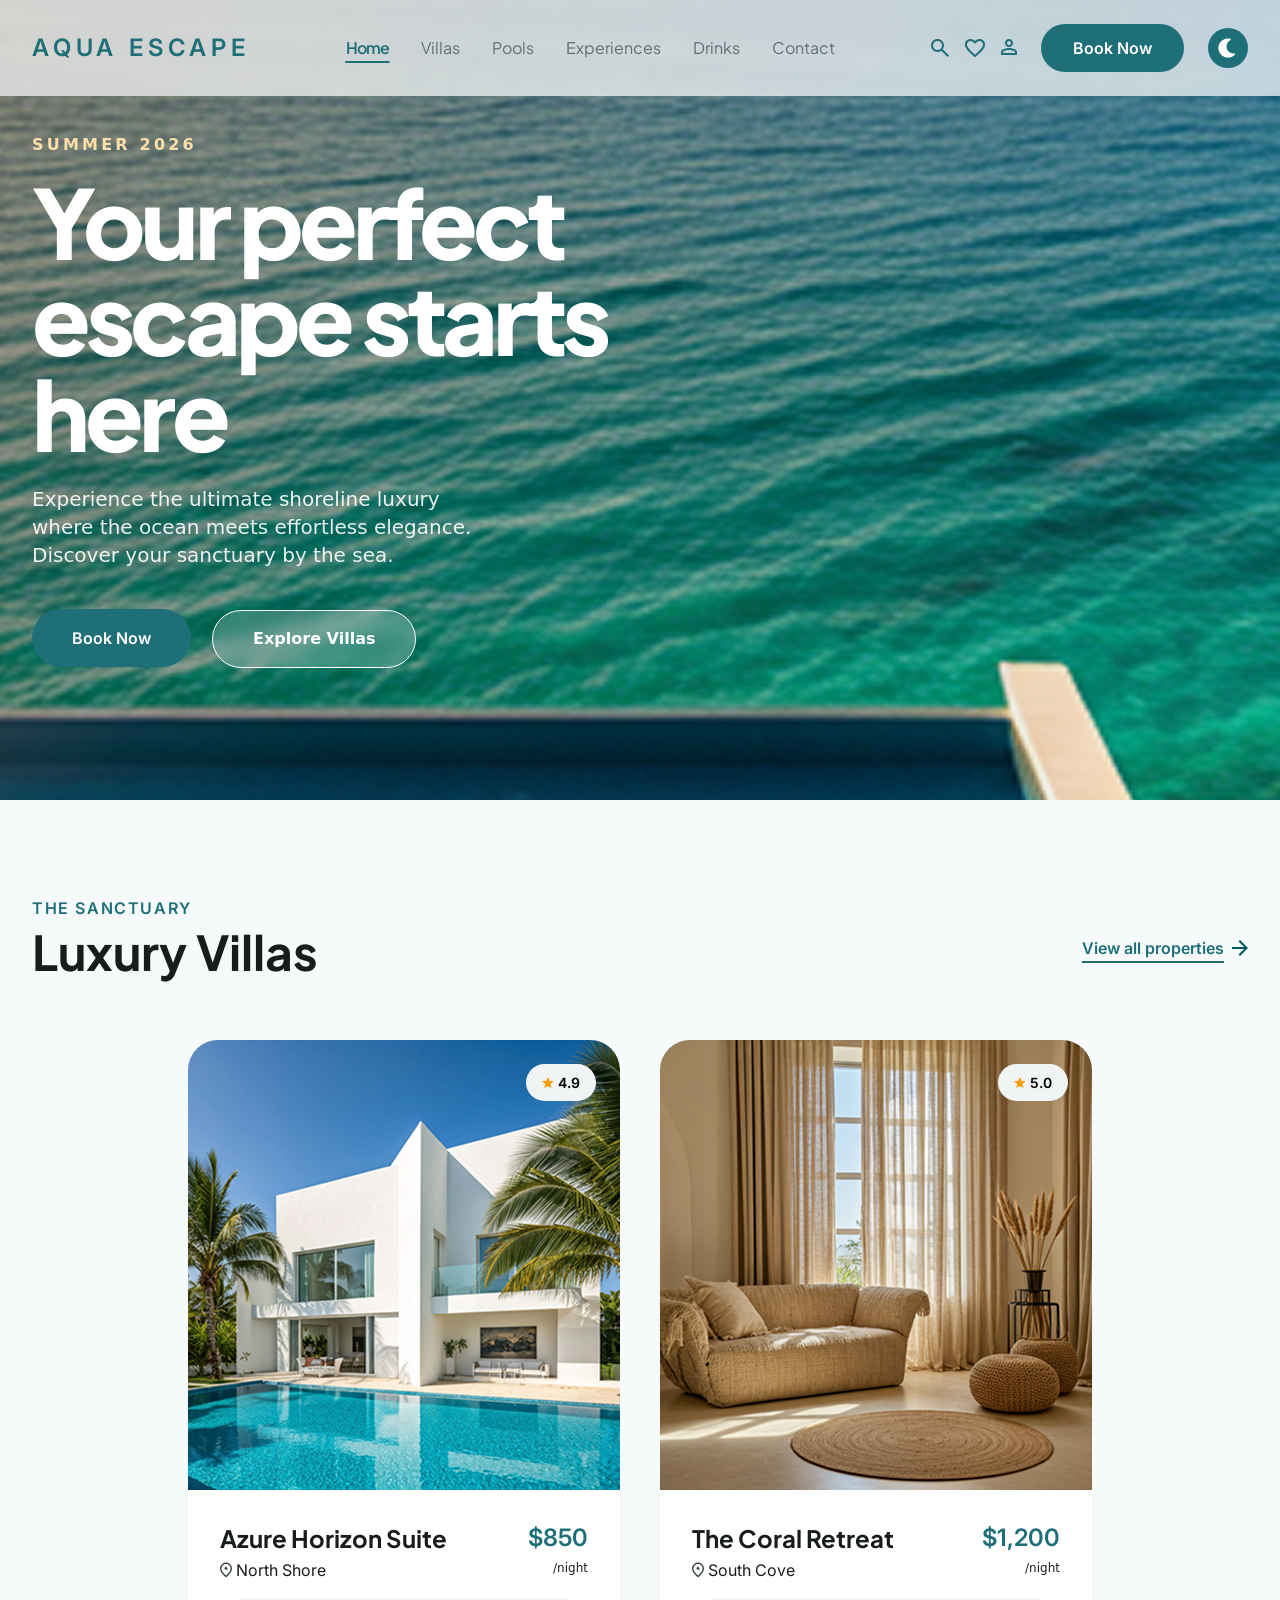
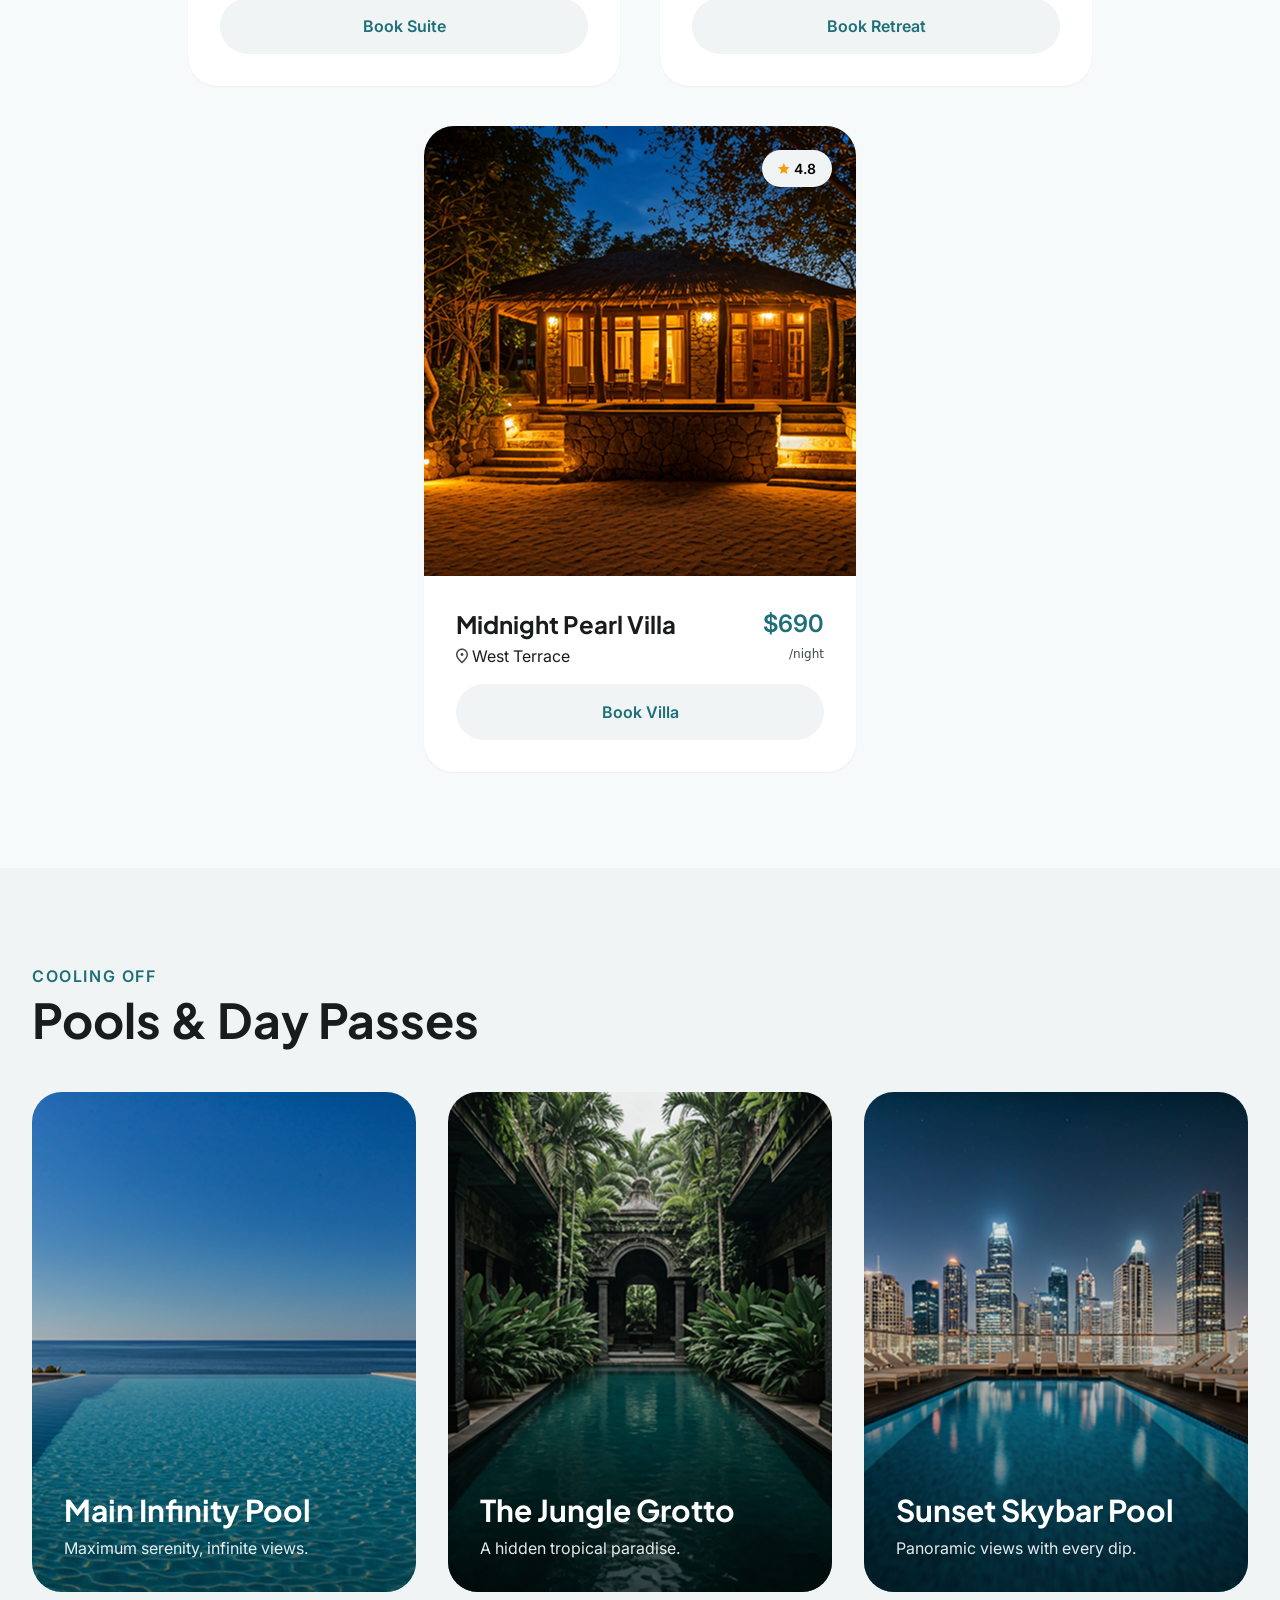
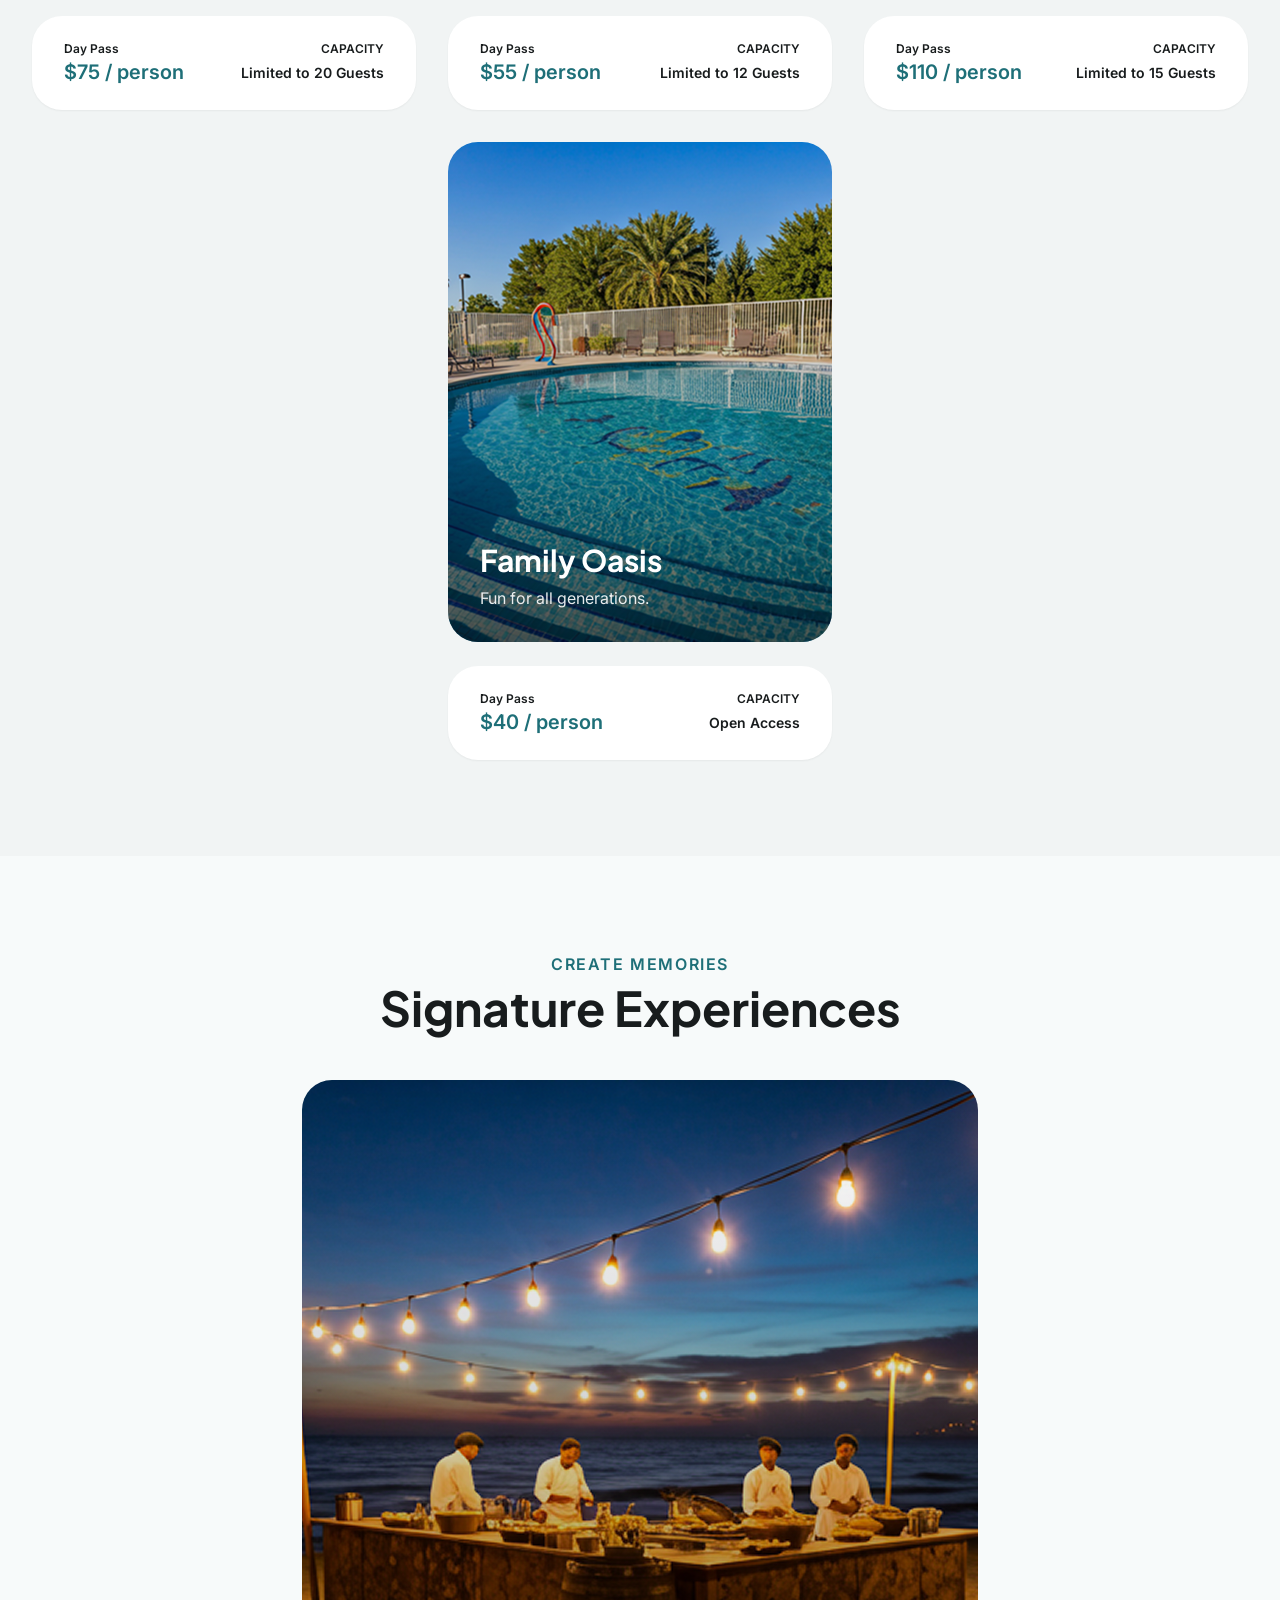
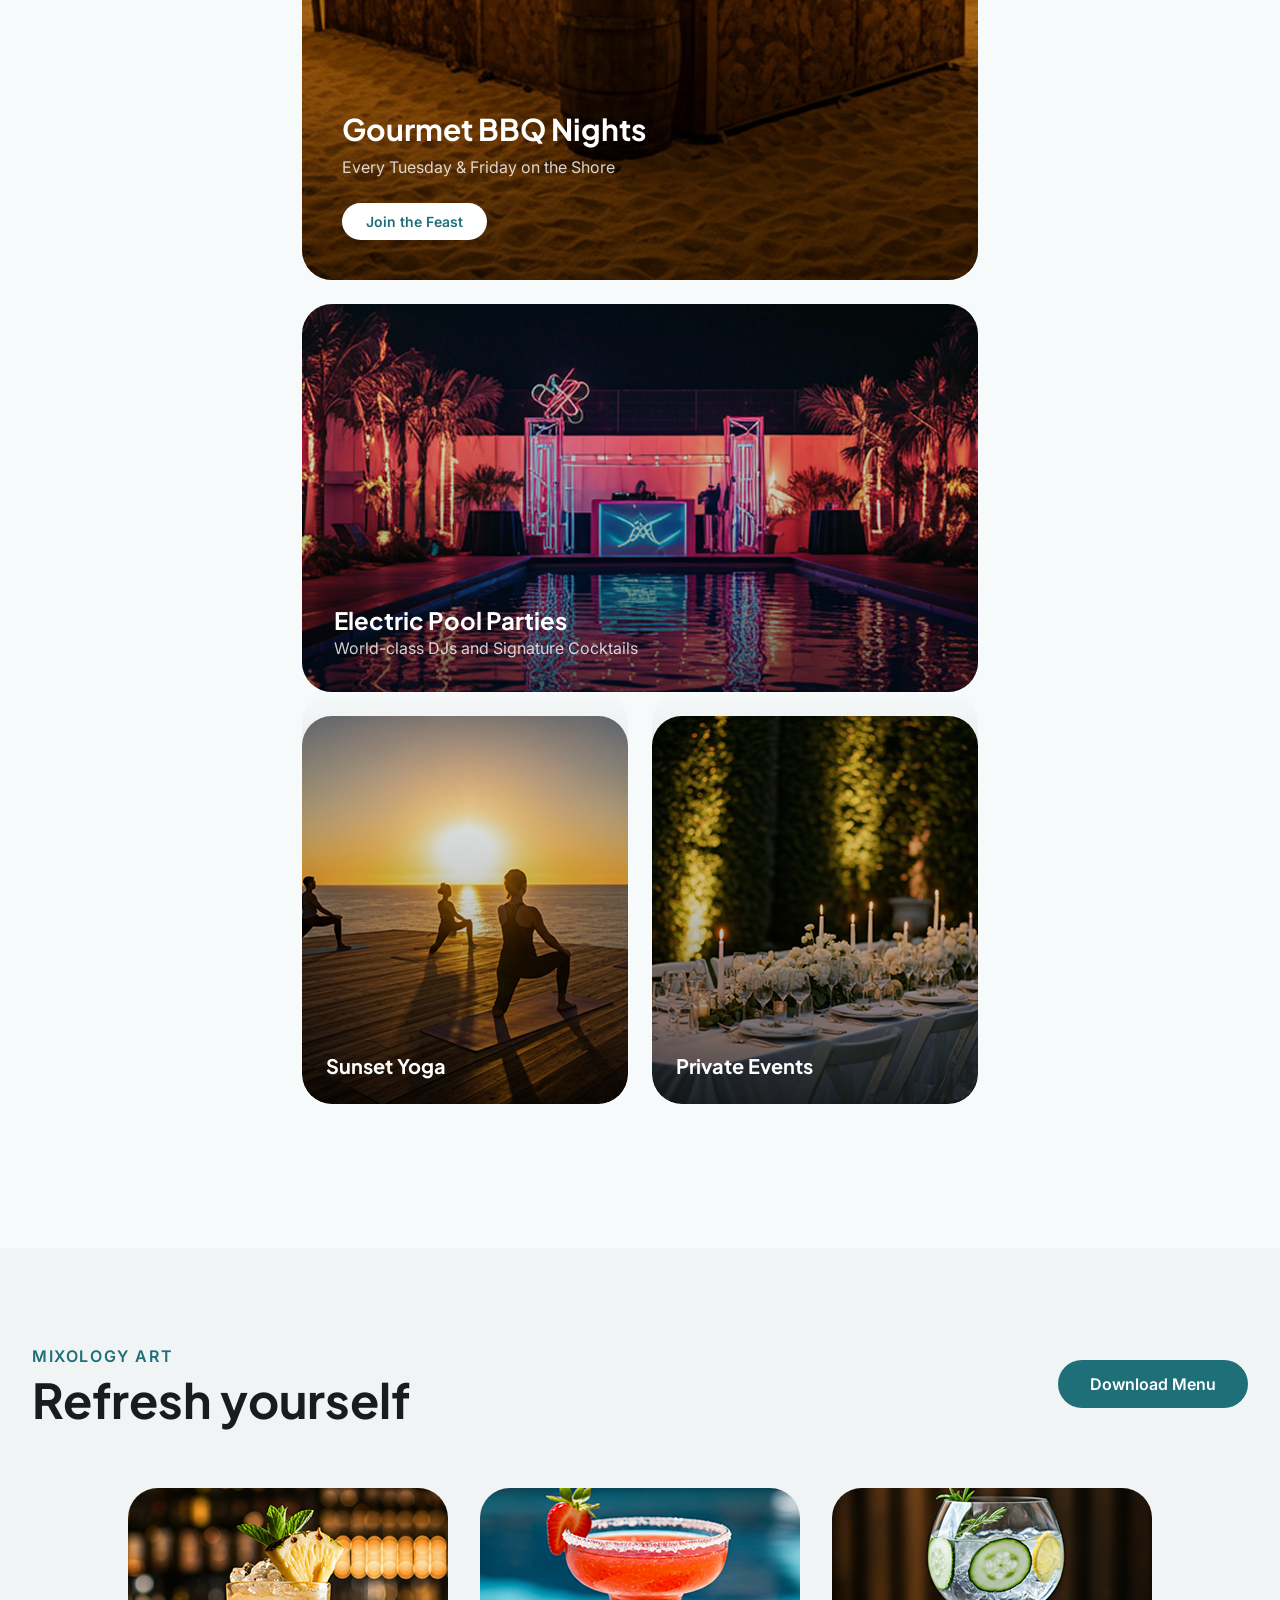
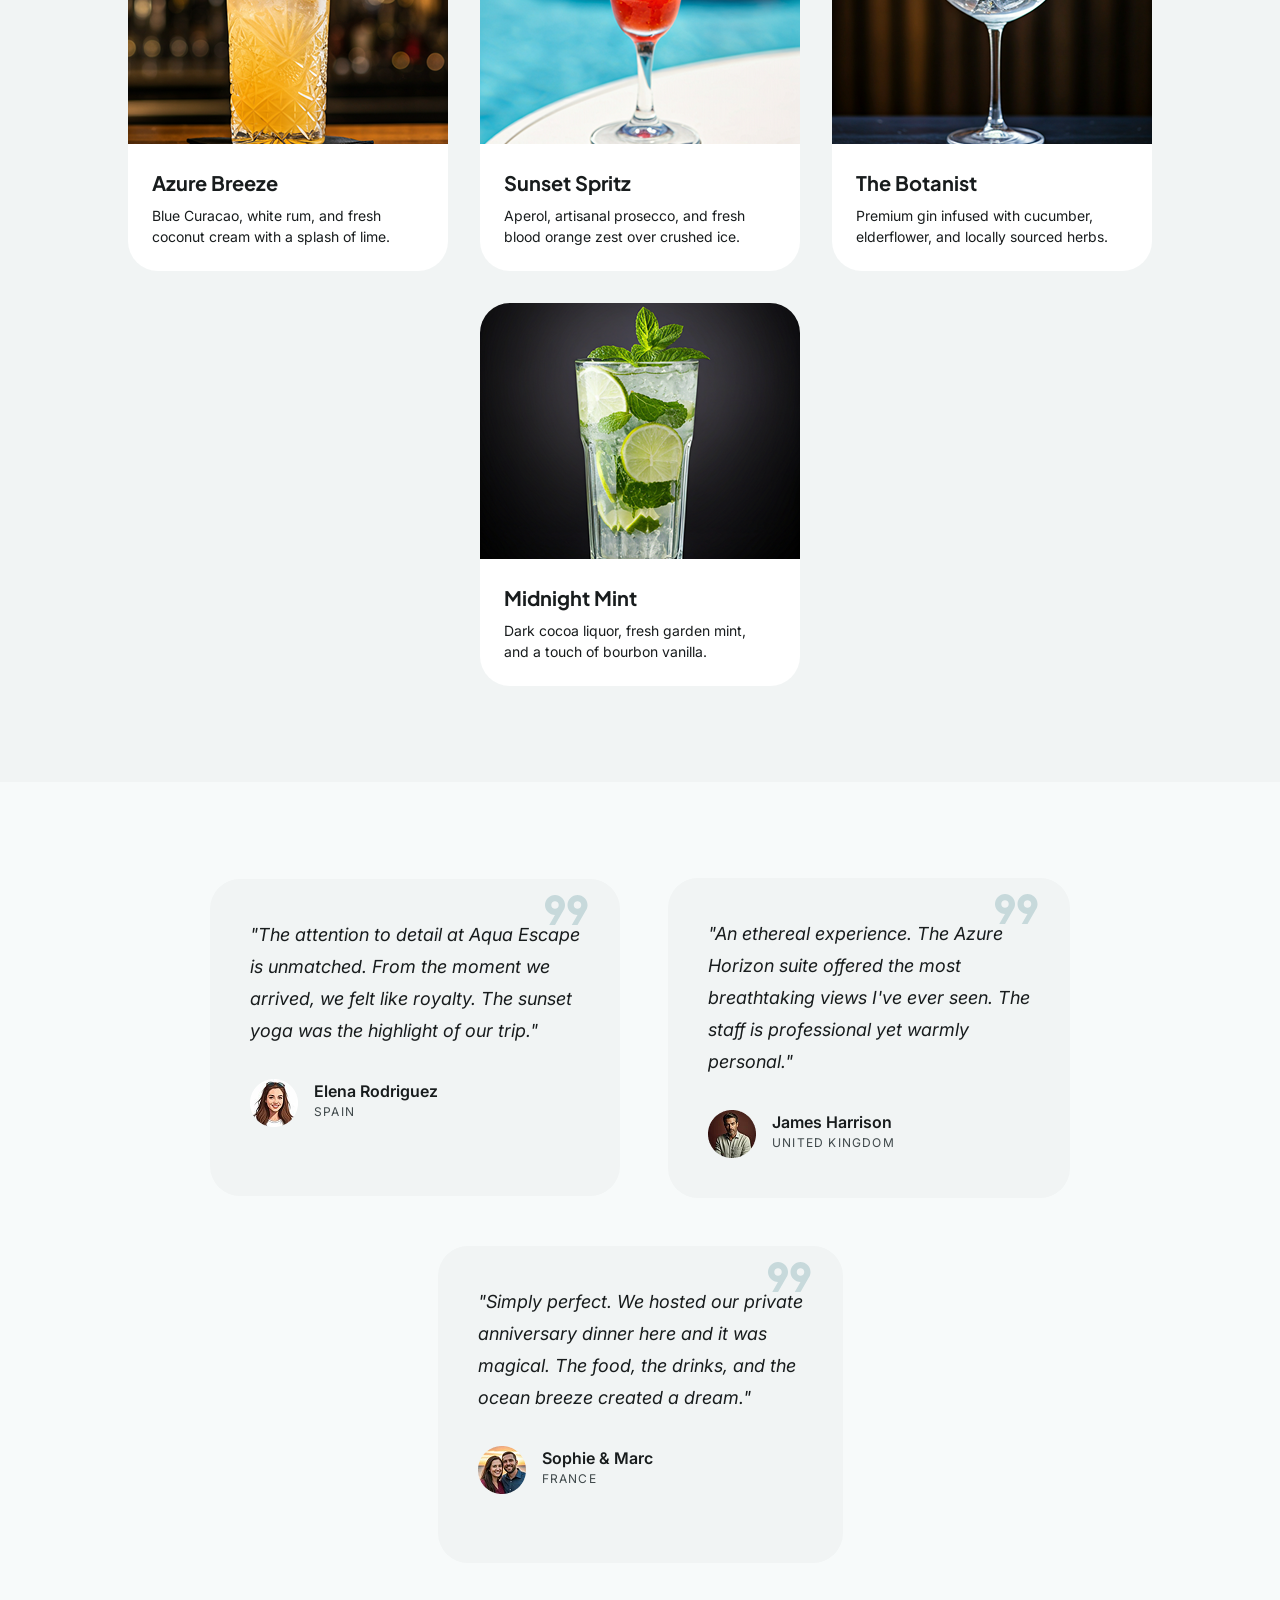
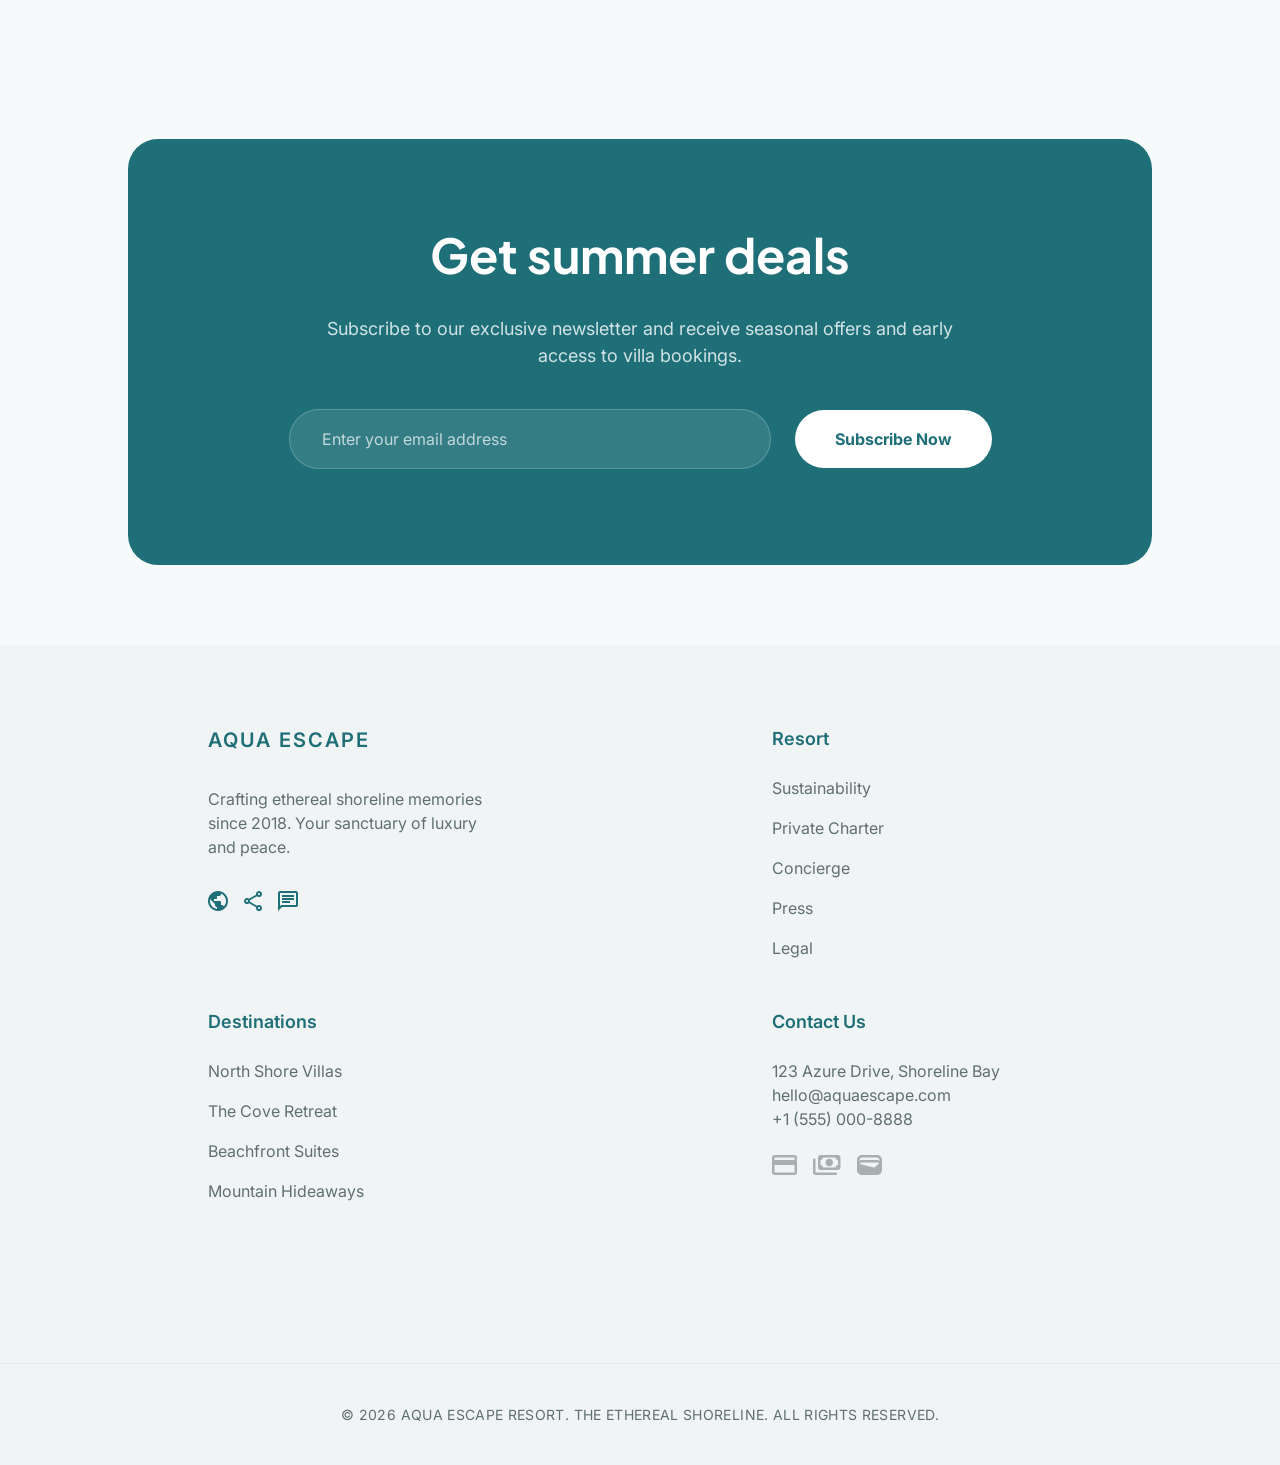
==== commit ca563454: "adjust home page mode button" ====
--- a/index.html
+++ b/index.html
@@ -31,6 +31,7 @@
         >
           <a href="./index.html">AQUA ESCAPE</a>
         </h3>
+        
 
         <!-- Middle Side -->
         <ul class="space-x-4 hidden lg:flex xl:space-x-8">
@@ -40,31 +41,25 @@
           >
             <a href="./index.html">Home</a>
           </li>
-          <li class="text-[16px] text-[#5F6F73] font-Secondary">
+          <li class="text-[16px] text-Footer font-Secondary">
             <a href="./villas.html">Villas</a>
           </li>
-          <li class="text-[16px] text-[#5F6F73] font-Secondary">
+          <li class="text-[16px] text-Footer font-Secondary">
             <a href="#pools">Pools</a>
           </li>
-          <li class="text-[16px] text-[#5F6F73] font-Secondary">
+          <li class="text-[16px] text-Footer font-Secondary">
             <a href="#experiences">Experiences</a>
           </li>
-          <li class="text-[16px] text-[#5F6F73] font-Secondary">
+          <li class="text-[16px] text-Footer font-Secondary">
             <a href="#drinks">Drinks</a>
           </li>
-          <li class="text-[16px] text-[#5F6F73] font-Secondary">
+          <li class="text-[16px] text-Footer font-Secondary">
             <a href="#contact">Contact</a>
           </li>
         </ul>
 
         <!-- Right Side -->
-        <div class="items-center space-x-6  hidden lg:flex">
-          <button id = theme-toggle
-            class="text-white bg-Primary py-3 px-5 xl:px-8 text-[16px] font-Primary font-semibold 
-            rounded-[30px] cursor-pointer hover:bg-teal-700 transition duration-300"
-          >
-            dark/light
-          </button>
+        <div class="items-center space-x-6 hidden lg:flex">
           <ul class="space-x-4 flex">
             <li>
               <a href="#"
@@ -88,6 +83,14 @@
             >
             Book Now
           </a>
+          <button id="theme-toggle"
+            class="text-white bg-Primary py-2 px-3 xl:px-2 text-[16px] font-Primary font-semibold 
+            rounded-[30px] cursor-pointer hover:bg-teal-700 transition duration-300"
+          >
+          <div id="themeIcon" class="flex items-center justify-center w-6 h-6">
+            <img src="./assets/img/header/dark.svg" alt="Moon" class="w-6 h-6 object-contain" />
+          </div>
+          </button>
         </div>
       </div>
     </header>
